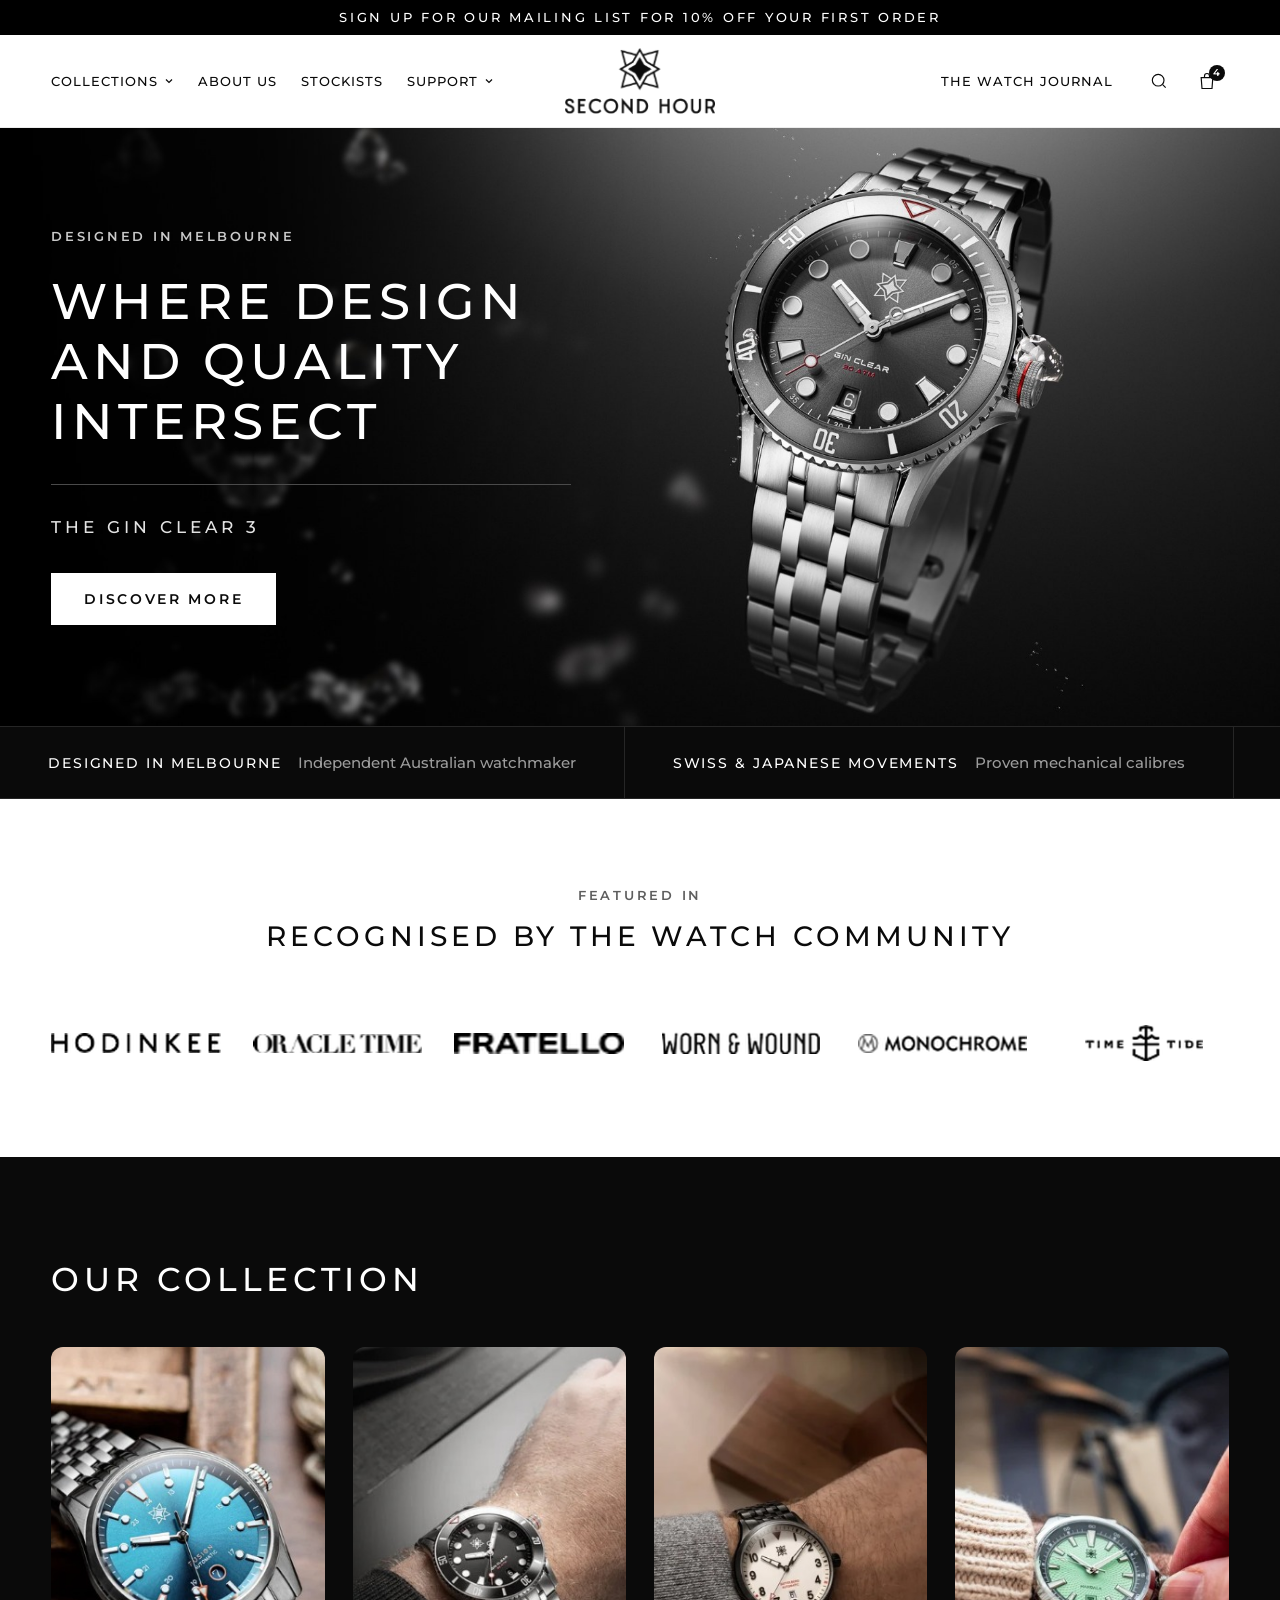
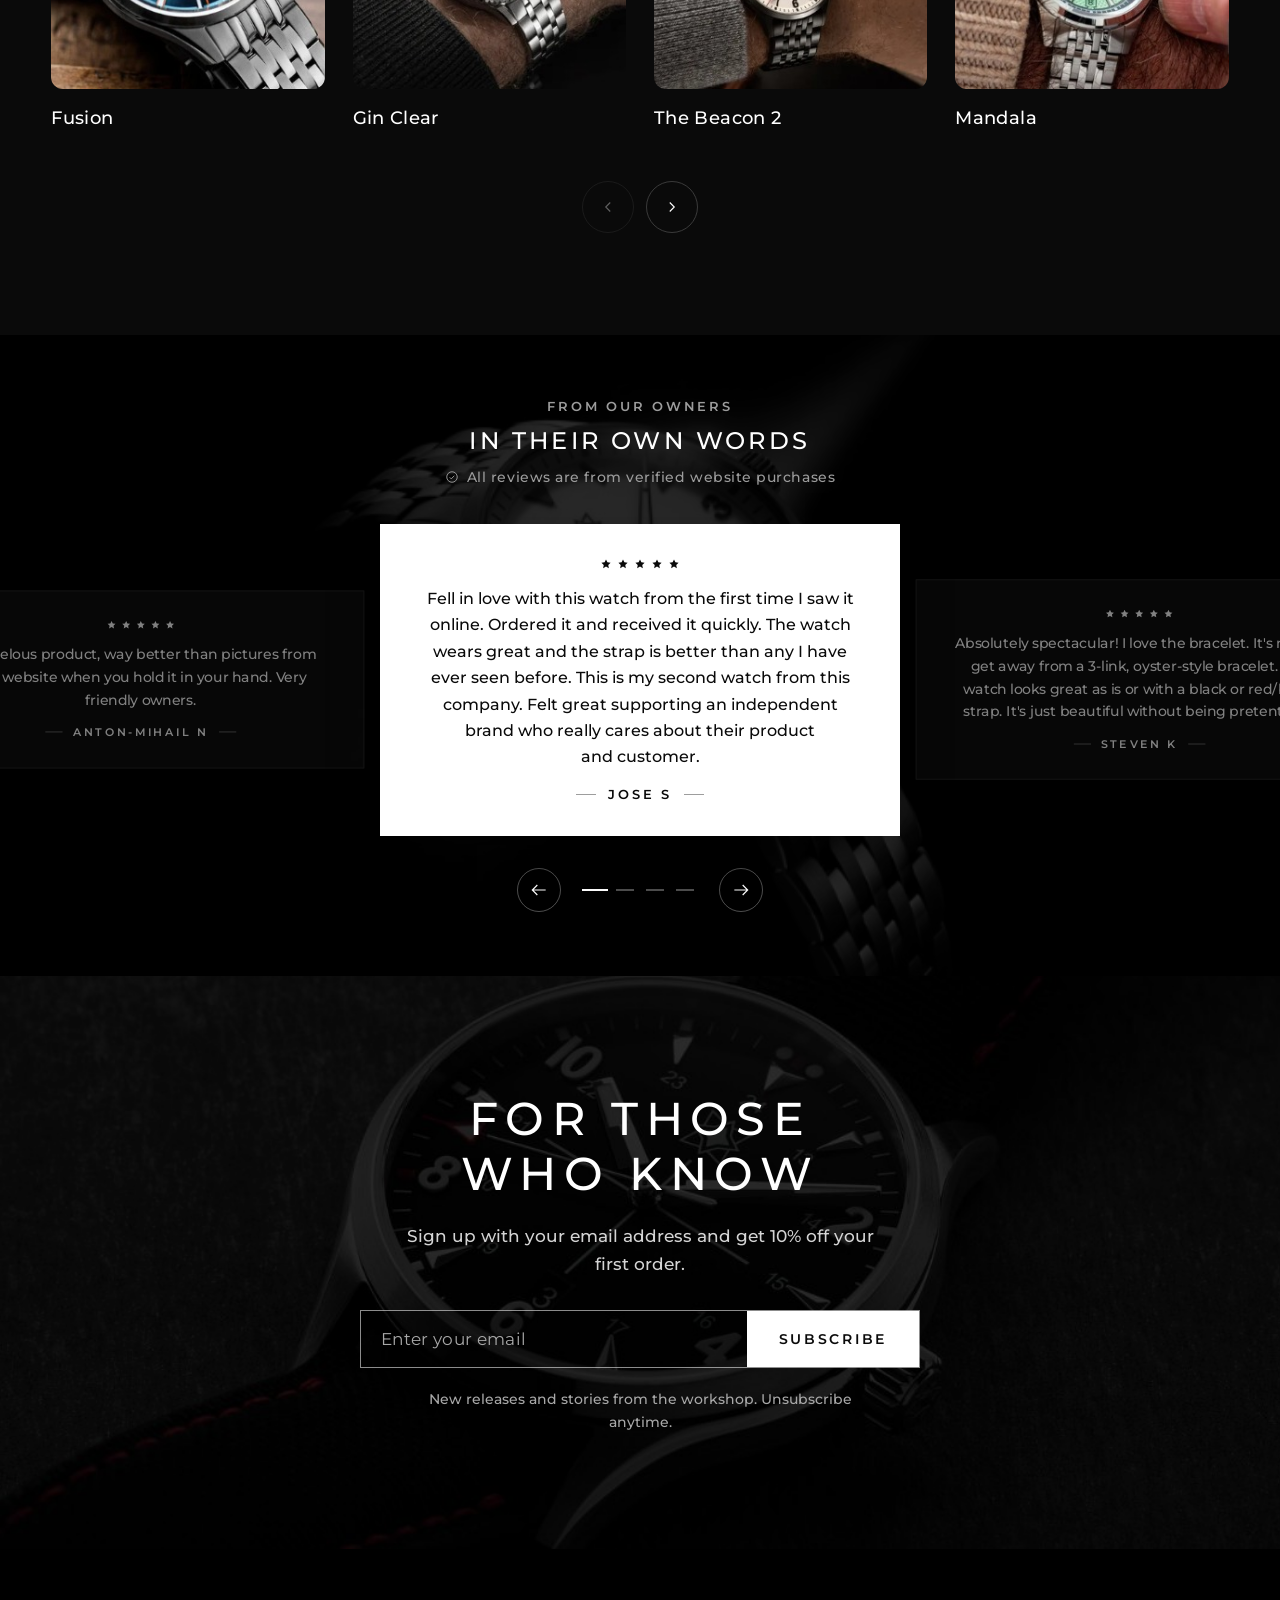
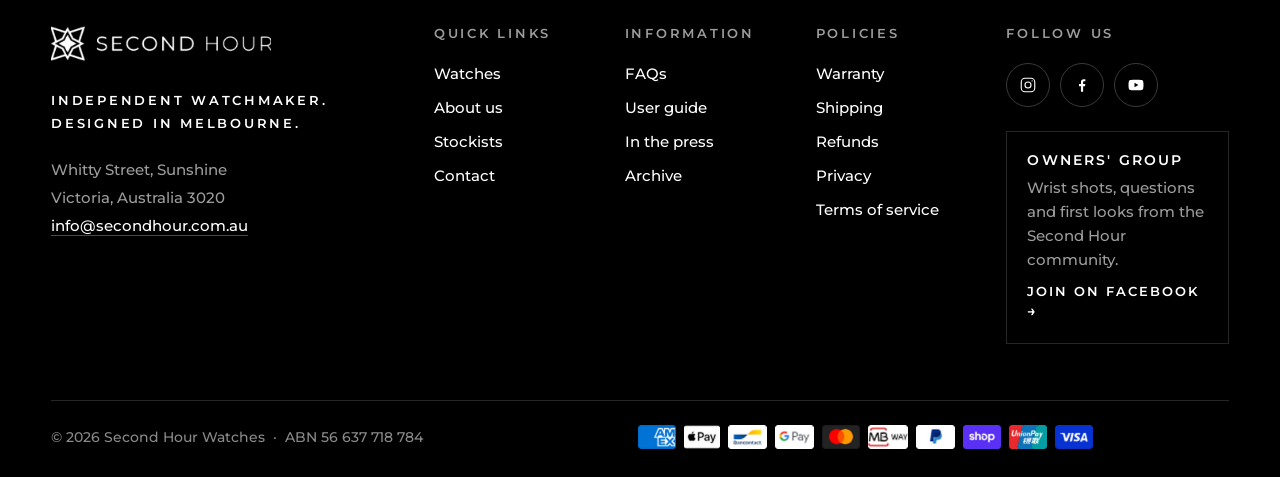
==== index.html @ d43d387d "Add files via upload Add Second Hour site" ====
<!doctype html>
<html lang="en">
<head>
<meta charset="utf-8">
<meta name="viewport" content="width=device-width, initial-scale=1, viewport-fit=cover">
<title>Second Hour Storefront</title>
<meta name="description" content="Homepage redesign concept for Second Hour, the independent Melbourne watchmaker.">
<meta name="robots" content="noindex">
<link rel="preconnect" href="https://fonts.googleapis.com">
<link rel="preconnect" href="https://fonts.gstatic.com" crossorigin>
<link rel="stylesheet" href="https://fonts.googleapis.com/css2?family=Montserrat:wght@400;500;600;700&display=swap">
<link rel="stylesheet" href="assets/styles.css">
</head>
<body>


<div id="top"></div>

<div class="announce" role="region" aria-label="Announcement">
  <p>Sign up for our mailing list for 10% off your first order</p>
</div>

<header class="header">
  <div class="header__inner">
    <div class="header__left">
      <button class="icon-btn burger" type="button" aria-label="Open menu" aria-controls="drawer" aria-expanded="false" id="drawer-open">
        <svg width="22" height="22" viewBox="0 0 24 24" fill="none" stroke="currentColor" stroke-width="1.4" aria-hidden="true"><path d="M3 7h18M3 12h18M3 17h18"/></svg>
      </button>
      <nav class="nav" aria-label="Main">
        <ul class="nav__list">
          <li class="nav__item nav__item--mega">
            <a href="#collection" class="nav__link" aria-haspopup="true">Collections
              <svg class="caret" width="10" height="10" viewBox="0 0 10 10" aria-hidden="true"><path d="M2 3.5 5 6.5 8 3.5" fill="none" stroke="currentColor" stroke-width="1.2"/></svg>
            </a>
            <div class="mega">
              <div class="mega__inner">
                <div>
                  <p class="label mega__label">The collection</p>
                  <ul class="mega__list">
                    <li><a href="#collection"><span class="mega__name">Gin Clear</span><span class="mega__desc">The flagship dive watch</span></a></li>
                    <li><a href="#collection"><span class="mega__name">Mandala</span><span class="mega__desc">A sports watch with a dial obsession</span></a></li>
                    <li><a href="#collection"><span class="mega__name">The Beacon 2</span><span class="mega__desc">Maximum visibility after dark</span></a></li>
                  </ul>
                </div>
                <div>
                  <p class="label mega__label" aria-hidden="true">&nbsp;</p>
                  <ul class="mega__list">
                    <li><a href="#collection"><span class="mega__name">Fusion</span><span class="mega__desc">Form and function, toughened to 1200 HV</span></a></li>
                    <li><a href="#collection"><span class="mega__name">Memoir</span><span class="mega__desc">Art Deco, refined for the wrist</span></a></li>
                    <li><a href="#collection" class="mega__all">View all watches <span aria-hidden="true">→</span></a></li>
                  </ul>
                </div>
                <a href="#collection" class="mega__feature">
                  <span class="mega__img"><img src="assets/ginclear.jpg" alt="Gin Clear dive watch with green dial resting on a green book"></span>
                  <span class="mega__copy">
                    <span class="label" style="color: var(--grey-on-light)">New</span>
                    <span class="mega__name">The Gin Clear 3</span>
                    <span class="mega__cta">Discover <span aria-hidden="true">→</span></span>
                  </span>
                </a>
              </div>
            </div>
          </li>
          <li class="nav__item"><a href="about.html" class="nav__link">About us</a></li>
          <li class="nav__item"><a href="stockists.html" class="nav__link">Stockists</a></li>
          <li class="nav__item nav__item--drop">
            <a href="#footer" class="nav__link" aria-haspopup="true">Support
              <svg class="caret" width="10" height="10" viewBox="0 0 10 10" aria-hidden="true"><path d="M2 3.5 5 6.5 8 3.5" fill="none" stroke="currentColor" stroke-width="1.2"/></svg>
            </a>
            <ul class="drop">
              <li><a href="#footer">FAQs</a></li>
              <li><a href="#footer">User guide</a></li>
              <li><a href="#footer">Warranty</a></li>
              <li><a href="#footer">Shipping</a></li>
              <li><a href="contact.html">Contact</a></li>
            </ul>
          </li>
        </ul>
      </nav>
    </div>

    <a href="index.html" class="logo" aria-label="Second Hour home">
      <img src="assets/logo-dark.png" alt="Second Hour" width="159" height="70">
    </a>

    <div class="header__right">
      <a href="#footer" class="nav__link journal">The Watch Journal</a>
      <button class="icon-btn" type="button" aria-label="Search">
        <svg width="20" height="20" viewBox="0 0 24 24" fill="none" stroke="currentColor" stroke-width="1.4" aria-hidden="true"><circle cx="11" cy="11" r="7"/><path d="m20 20-3.6-3.6"/></svg>
      </button>
      <a href="#collection" class="icon-btn" aria-label="Bag, 4 items">
        <svg width="20" height="20" viewBox="0 0 24 24" fill="none" stroke="currentColor" stroke-width="1.4" aria-hidden="true"><path d="M5 8h14l-1 13H6L5 8Z"/><path d="M9 8V6a3 3 0 0 1 6 0v2"/></svg>
        <span class="bag__count" aria-hidden="true">4</span>
      </a>
    </div>
  </div>
</header>

<div class="drawer" id="drawer" aria-hidden="true">
  <div class="drawer__scrim" data-close></div>
  <div class="drawer__panel" role="dialog" aria-label="Menu">
    <div class="drawer__top">
      <span class="label">Menu</span>
      <button class="icon-btn" type="button" aria-label="Close menu" data-close>
        <svg width="20" height="20" viewBox="0 0 24 24" fill="none" stroke="currentColor" stroke-width="1.4" aria-hidden="true"><path d="M6 6l12 12M18 6 6 18"/></svg>
      </button>
    </div>
    <nav aria-label="Mobile">
      <details class="acc">
        <summary>Collections</summary>
        <ul>
          <li><a href="#collection" data-close>Gin Clear</a></li>
          <li><a href="#collection" data-close>Mandala</a></li>
          <li><a href="#collection" data-close>The Beacon 2</a></li>
          <li><a href="#collection" data-close>Fusion</a></li>
          <li><a href="#collection" data-close>Memoir</a></li>
          <li><a href="#collection" data-close>View all watches →</a></li>
        </ul>
      </details>
      <a class="drawer__link" href="about.html">About us</a>
      <a class="drawer__link" href="stockists.html">Stockists</a>
      <details class="acc">
        <summary>Support</summary>
        <ul>
          <li><a href="#footer" data-close>FAQs</a></li>
          <li><a href="#footer" data-close>User guide</a></li>
          <li><a href="#footer" data-close>Warranty</a></li>
          <li><a href="#footer" data-close>Shipping</a></li>
          <li><a href="contact.html">Contact</a></li>
        </ul>
      </details>
      <a class="drawer__link" href="#footer" data-close>The Watch Journal</a>
      <a class="drawer__link" href="contact.html">Contact</a>
    </nav>
  </div>
</div>

<main>
  <section class="hero" aria-label="The Gin Clear 3">
    <figure class="hero__media">
      <img src="assets/hero-gc3.jpg" alt="Gin Clear 3 dive watch with grey dial and steel bracelet, splashed with water among air bubbles">
    </figure>
    <div class="hero__copy">
      <span class="label hero__eyebrow">Designed in Melbourne</span>
      <h1>Where design<br>and quality<br>intersect</h1>
      <hr class="hero__rule">
      <p class="hero__product">The Gin Clear 3</p>
      <div class="hero__ctas">
        <a href="#collection" class="btn btn--light">Discover more</a>
      </div>
    </div>
  </section>

  <section class="marquee" aria-label="Why Second Hour">
    <div class="marquee__track">
      <div class="marquee__item"><b>Designed in Melbourne</b><span>Independent Australian watchmaker</span></div>
      <div class="marquee__item"><b>Swiss &amp; Japanese movements</b><span>Proven mechanical calibres</span></div>
      <div class="marquee__item"><b>Regulated in house</b><span>Every watch checked before dispatch</span></div>
      <div class="marquee__item"><b>24-month international warranty</b><span>Covered wherever you are</span></div>
      <div class="marquee__item" aria-hidden="true"><b>Designed in Melbourne</b><span>Independent Australian watchmaker</span></div>
      <div class="marquee__item" aria-hidden="true"><b>Swiss &amp; Japanese movements</b><span>Proven mechanical calibres</span></div>
      <div class="marquee__item" aria-hidden="true"><b>Regulated in house</b><span>Every watch checked before dispatch</span></div>
      <div class="marquee__item" aria-hidden="true"><b>24-month international warranty</b><span>Covered wherever you are</span></div>
    </div>
  </section>

  <section class="press" aria-labelledby="press-title">
    <div class="wrap">
      <div class="press__head">
        <span class="label">Featured in</span>
        <h2 id="press-title">Recognised by the watch community</h2>
      </div>
      <div class="press__grid">
        <a href="#press-title" class="press__item"><img src="assets/press-hodinkee.png" alt="Hodinkee" loading="lazy"></a>
        <a href="#press-title" class="press__item"><img src="assets/press-oracletime.png" alt="Oracle Time" loading="lazy"></a>
        <a href="#press-title" class="press__item"><img src="assets/press-fratello.png" alt="Fratello" loading="lazy"></a>
        <a href="#press-title" class="press__item"><img src="assets/press-wornwound.png" alt="Worn &amp; Wound" loading="lazy"></a>
        <a href="#press-title" class="press__item"><img src="assets/press-monochrome.png" alt="Monochrome" loading="lazy"></a>
        <a href="#press-title" class="press__item"><img class="tall" src="assets/press-timetide.png" alt="Time+Tide" loading="lazy"></a>
      </div>
    </div>
  </section>

  <section class="collection" id="collection" aria-labelledby="col-title">
    <div class="wrap">
      <h2 class="collection__title" id="col-title">Our collection</h2>
      <div class="col-track" id="col-track" tabindex="0" aria-label="Collections, scroll sideways">
        <a href="#collection" class="col-card"><div class="col-card__img"><img src="assets/c-fusion.jpg" alt="Fusion with turquoise dial" loading="lazy"></div><span class="col-card__name">Fusion <span aria-hidden="true">→</span></span></a>
        <a href="#collection" class="col-card"><div class="col-card__img"><img src="assets/c-gin.jpg" alt="Gin Clear dive watch on the wrist" loading="lazy"></div><span class="col-card__name">Gin Clear <span aria-hidden="true">→</span></span></a>
        <a href="#collection" class="col-card"><div class="col-card__img"><img src="assets/c-beacon.jpg" alt="Beacon 2 field watch on the wrist" loading="lazy"></div><span class="col-card__name">The Beacon 2 <span aria-hidden="true">→</span></span></a>
        <a href="#collection" class="col-card"><div class="col-card__img"><img src="assets/c-mandala.jpg" alt="Mandala with green guilloché dial on the wrist" loading="lazy"></div><span class="col-card__name">Mandala <span aria-hidden="true">→</span></span></a>
        <a href="#collection" class="col-card"><div class="col-card__img"><img src="assets/memoir.jpg" alt="Memoir rectangular watch on a grey leather strap" loading="lazy"></div><span class="col-card__name">Memoir <span aria-hidden="true">→</span></span></a>
      </div>
      <div class="col-nav">
        <button type="button" id="col-prev" aria-label="Previous collections">
          <svg width="18" height="18" viewBox="0 0 24 24" fill="none" stroke="currentColor" stroke-width="1.5" aria-hidden="true"><path d="m15 6-6 6 6 6"/></svg>
        </button>
        <button type="button" id="col-next" aria-label="More collections">
          <svg width="18" height="18" viewBox="0 0 24 24" fill="none" stroke="currentColor" stroke-width="1.5" aria-hidden="true"><path d="m9 6 6 6-6 6"/></svg>
        </button>
      </div>
    </div>
  </section>

  <section class="reviews" aria-labelledby="rv-title">
    <figure class="reviews__media" aria-hidden="true">
      <!-- Swap for the 10-second clip: <video src="assets/reviews-bg.mp4" autoplay muted loop playsinline poster="assets/reviews-bg.jpg"></video> -->
      <img src="assets/reviews-bg.jpg" alt="">
    </figure>
    <div class="wrap">
      <div class="reviews__head">
        <span class="label">From our owners</span>
        <h2 id="rv-title">In their own words</h2>
        <p class="reviews__verified"><svg width="14" height="14" viewBox="0 0 24 24" fill="none" stroke="currentColor" stroke-width="1.6" aria-hidden="true"><circle cx="12" cy="12" r="9"/><path d="m8 12.5 2.7 2.7L16 9.8"/></svg>All reviews are from verified website purchases</p>
      </div>
      <div class="rv-stage" id="rv-stage" aria-roledescription="carousel" aria-label="Customer reviews">
        <figure class="rv-card" aria-roledescription="slide" aria-label="Review 1 of 4">
          <span class="rv-stars" role="img" aria-label="Rated 5 out of 5"><svg viewBox="0 0 24 24" fill="currentColor" aria-hidden="true"><path d="M12 2.8l2.8 5.9 6.4.8-4.7 4.4 1.2 6.4L12 17.2l-5.7 3.1 1.2-6.4L2.8 9.5l6.4-.8z"/></svg><svg viewBox="0 0 24 24" fill="currentColor" aria-hidden="true"><path d="M12 2.8l2.8 5.9 6.4.8-4.7 4.4 1.2 6.4L12 17.2l-5.7 3.1 1.2-6.4L2.8 9.5l6.4-.8z"/></svg><svg viewBox="0 0 24 24" fill="currentColor" aria-hidden="true"><path d="M12 2.8l2.8 5.9 6.4.8-4.7 4.4 1.2 6.4L12 17.2l-5.7 3.1 1.2-6.4L2.8 9.5l6.4-.8z"/></svg><svg viewBox="0 0 24 24" fill="currentColor" aria-hidden="true"><path d="M12 2.8l2.8 5.9 6.4.8-4.7 4.4 1.2 6.4L12 17.2l-5.7 3.1 1.2-6.4L2.8 9.5l6.4-.8z"/></svg><svg viewBox="0 0 24 24" fill="currentColor" aria-hidden="true"><path d="M12 2.8l2.8 5.9 6.4.8-4.7 4.4 1.2 6.4L12 17.2l-5.7 3.1 1.2-6.4L2.8 9.5l6.4-.8z"/></svg></span>
          <blockquote>Fell in love with this watch from the first time I saw it online. Ordered it and received it quickly. The watch wears great and the strap is better than any I have ever seen before. This is my second watch from this company. Felt great supporting an independent brand who really cares about their product and customer.</blockquote>
          <figcaption>Jose S</figcaption>
        </figure>
        <figure class="rv-card" aria-roledescription="slide" aria-label="Review 2 of 4">
          <span class="rv-stars" role="img" aria-label="Rated 5 out of 5"><svg viewBox="0 0 24 24" fill="currentColor" aria-hidden="true"><path d="M12 2.8l2.8 5.9 6.4.8-4.7 4.4 1.2 6.4L12 17.2l-5.7 3.1 1.2-6.4L2.8 9.5l6.4-.8z"/></svg><svg viewBox="0 0 24 24" fill="currentColor" aria-hidden="true"><path d="M12 2.8l2.8 5.9 6.4.8-4.7 4.4 1.2 6.4L12 17.2l-5.7 3.1 1.2-6.4L2.8 9.5l6.4-.8z"/></svg><svg viewBox="0 0 24 24" fill="currentColor" aria-hidden="true"><path d="M12 2.8l2.8 5.9 6.4.8-4.7 4.4 1.2 6.4L12 17.2l-5.7 3.1 1.2-6.4L2.8 9.5l6.4-.8z"/></svg><svg viewBox="0 0 24 24" fill="currentColor" aria-hidden="true"><path d="M12 2.8l2.8 5.9 6.4.8-4.7 4.4 1.2 6.4L12 17.2l-5.7 3.1 1.2-6.4L2.8 9.5l6.4-.8z"/></svg><svg viewBox="0 0 24 24" fill="currentColor" aria-hidden="true"><path d="M12 2.8l2.8 5.9 6.4.8-4.7 4.4 1.2 6.4L12 17.2l-5.7 3.1 1.2-6.4L2.8 9.5l6.4-.8z"/></svg></span>
          <blockquote>Absolutely spectacular! I love the bracelet. It's nice to get away from a 3-link, oyster-style bracelet. The watch looks great as is or with a black or red/black strap. It's just beautiful without being pretentious.</blockquote>
          <figcaption>Steven K</figcaption>
        </figure>
        <figure class="rv-card" aria-roledescription="slide" aria-label="Review 3 of 4">
          <span class="rv-stars" role="img" aria-label="Rated 5 out of 5"><svg viewBox="0 0 24 24" fill="currentColor" aria-hidden="true"><path d="M12 2.8l2.8 5.9 6.4.8-4.7 4.4 1.2 6.4L12 17.2l-5.7 3.1 1.2-6.4L2.8 9.5l6.4-.8z"/></svg><svg viewBox="0 0 24 24" fill="currentColor" aria-hidden="true"><path d="M12 2.8l2.8 5.9 6.4.8-4.7 4.4 1.2 6.4L12 17.2l-5.7 3.1 1.2-6.4L2.8 9.5l6.4-.8z"/></svg><svg viewBox="0 0 24 24" fill="currentColor" aria-hidden="true"><path d="M12 2.8l2.8 5.9 6.4.8-4.7 4.4 1.2 6.4L12 17.2l-5.7 3.1 1.2-6.4L2.8 9.5l6.4-.8z"/></svg><svg viewBox="0 0 24 24" fill="currentColor" aria-hidden="true"><path d="M12 2.8l2.8 5.9 6.4.8-4.7 4.4 1.2 6.4L12 17.2l-5.7 3.1 1.2-6.4L2.8 9.5l6.4-.8z"/></svg><svg viewBox="0 0 24 24" fill="currentColor" aria-hidden="true"><path d="M12 2.8l2.8 5.9 6.4.8-4.7 4.4 1.2 6.4L12 17.2l-5.7 3.1 1.2-6.4L2.8 9.5l6.4-.8z"/></svg></span>
          <blockquote>Thorough &amp; transparent process. The Gin Clear is immaculate, integral and precise. As the ETA was ticking out of the box, I have not wound it; my only amendment was a leather strap. Thank you.</blockquote>
          <figcaption>James O</figcaption>
        </figure>
        <figure class="rv-card" aria-roledescription="slide" aria-label="Review 4 of 4">
          <span class="rv-stars" role="img" aria-label="Rated 5 out of 5"><svg viewBox="0 0 24 24" fill="currentColor" aria-hidden="true"><path d="M12 2.8l2.8 5.9 6.4.8-4.7 4.4 1.2 6.4L12 17.2l-5.7 3.1 1.2-6.4L2.8 9.5l6.4-.8z"/></svg><svg viewBox="0 0 24 24" fill="currentColor" aria-hidden="true"><path d="M12 2.8l2.8 5.9 6.4.8-4.7 4.4 1.2 6.4L12 17.2l-5.7 3.1 1.2-6.4L2.8 9.5l6.4-.8z"/></svg><svg viewBox="0 0 24 24" fill="currentColor" aria-hidden="true"><path d="M12 2.8l2.8 5.9 6.4.8-4.7 4.4 1.2 6.4L12 17.2l-5.7 3.1 1.2-6.4L2.8 9.5l6.4-.8z"/></svg><svg viewBox="0 0 24 24" fill="currentColor" aria-hidden="true"><path d="M12 2.8l2.8 5.9 6.4.8-4.7 4.4 1.2 6.4L12 17.2l-5.7 3.1 1.2-6.4L2.8 9.5l6.4-.8z"/></svg><svg viewBox="0 0 24 24" fill="currentColor" aria-hidden="true"><path d="M12 2.8l2.8 5.9 6.4.8-4.7 4.4 1.2 6.4L12 17.2l-5.7 3.1 1.2-6.4L2.8 9.5l6.4-.8z"/></svg></span>
          <blockquote>Marvelous product, way better than pictures from the website when you hold it in your hand. Very friendly owners.</blockquote>
          <figcaption>Anton-Mihail N</figcaption>
        </figure>
      </div>
      <div class="rv-controls">
        <button class="rv-arrow" type="button" id="rv-prev" aria-label="Previous review">
          <svg width="20" height="20" viewBox="0 0 24 24" fill="none" stroke="currentColor" stroke-width="1.4" aria-hidden="true"><path d="M20 12H4M10 6l-6 6 6 6"/></svg>
        </button>
        <div class="rv-dots" id="rv-dots"></div>
        <button class="rv-arrow" type="button" id="rv-next" aria-label="Next review">
          <svg width="20" height="20" viewBox="0 0 24 24" fill="none" stroke="currentColor" stroke-width="1.4" aria-hidden="true"><path d="M4 12h16M14 6l6 6-6 6"/></svg>
        </button>
      </div>
    </div>
  </section>

  <section class="newsletter" aria-labelledby="nl-title">
    <div class="newsletter__inner">
      <h2 id="nl-title">For those who know</h2>
      <p>Sign up with your email address and get 10% off your first order.</p>
      <form class="nl-form" id="nl-form" novalidate>
        <label for="nl-email" class="vh">Email address</label>
        <input id="nl-email" name="email" type="email" placeholder="Enter your email" autocomplete="email" required>
        <button type="submit" class="btn btn--light">Subscribe</button>
      </form>
      <p class="nl-note" id="nl-note">New releases and stories from the workshop. Unsubscribe anytime.</p>
    </div>
  </section>
</main>

<footer class="footer" id="footer">
  <div class="footer__inner">
    <div class="footer__top">
      <div class="footer__brand">
        <img src="assets/logo-white.png" alt="Second Hour" width="277" height="44">
        <p class="label footer__tagline">Independent watchmaker.<br>Designed in Melbourne.</p>
        <address class="footer__contact">
          Whitty Street, Sunshine<br>
          Victoria, Australia 3020<br>
          <span>info@secondhour.com.au</span>
        </address>
      </div>

      <div class="footer__menus">
        <div>
          <h2 class="label footer__heading">Quick links</h2>
          <ul class="footer__links">
            <li><a href="#collection">Watches</a></li>
            <li><a href="about.html">About us</a></li>
            <li><a href="stockists.html">Stockists</a></li>
            <li><a href="contact.html">Contact</a></li>
          </ul>
        </div>
        <div>
          <h2 class="label footer__heading">Information</h2>
          <ul class="footer__links">
            <li><a href="#top">FAQs</a></li>
            <li><a href="#top">User guide</a></li>
            <li><a href="#top">In the press</a></li>
            <li><a href="#top">Archive</a></li>
          </ul>
        </div>
        <div>
          <h2 class="label footer__heading">Policies</h2>
          <ul class="footer__links">
            <li><a href="#top">Warranty</a></li>
            <li><a href="#top">Shipping</a></li>
            <li><a href="#top">Refunds</a></li>
            <li><a href="#top">Privacy</a></li>
            <li><a href="#top">Terms of service</a></li>
          </ul>
        </div>
        <div>
          <h2 class="label footer__heading">Follow us</h2>
          <ul class="social">
            <li><a href="https://www.instagram.com/secondhourwatches/" aria-label="Instagram">
              <svg width="18" height="18" viewBox="0 0 24 24" fill="none" stroke="currentColor" stroke-width="1.5" aria-hidden="true"><rect x="3" y="3" width="18" height="18" rx="5"/><circle cx="12" cy="12" r="4"/><circle cx="17.5" cy="6.5" r="0.8" fill="currentColor" stroke="none"/></svg>
            </a></li>
            <li><a href="https://www.facebook.com/SecondHourWatch" aria-label="Facebook">
              <svg width="18" height="18" viewBox="0 0 24 24" fill="currentColor" aria-hidden="true"><path d="M13.5 21v-7.5h2.5l.4-3h-2.9V8.6c0-.9.3-1.5 1.5-1.5h1.5V4.4c-.3 0-1.2-.1-2.2-.1-2.2 0-3.7 1.3-3.7 3.8v2.4H8v3h2.6V21h2.9Z"/></svg>
            </a></li>
            <li><a href="https://www.youtube.com/@SecondHourWatches" aria-label="YouTube">
              <svg width="18" height="18" viewBox="0 0 24 24" fill="currentColor" aria-hidden="true"><path d="M21.6 7.2a2.5 2.5 0 0 0-1.8-1.8C18.2 5 12 5 12 5s-6.2 0-7.8.4A2.5 2.5 0 0 0 2.4 7.2 26 26 0 0 0 2 12a26 26 0 0 0 .4 4.8 2.5 2.5 0 0 0 1.8 1.8C5.8 19 12 19 12 19s6.2 0 7.8-.4a2.5 2.5 0 0 0 1.8-1.8A26 26 0 0 0 22 12a26 26 0 0 0-.4-4.8ZM10 15V9l5.2 3L10 15Z"/></svg>
            </a></li>
          </ul>
          <a class="group" href="https://www.facebook.com/groups/901599277070121">
            <b>Owners' group</b>
            <span>Wrist shots, questions and first looks from the Second Hour community.</span>
            <em>Join on Facebook <span aria-hidden="true" style="color: inherit">→</span></em>
          </a>
        </div>
      </div>
    </div>

    <div class="footer__bottom">
      <div class="footer__legal">
        <span>© 2026 Second Hour Watches</span>
        <span aria-hidden="true">·</span>
        <span>ABN 56 637 718 784</span>
      </div>
      <ul class="pay" aria-label="Accepted payment methods">
        <li><img src="assets/pay-amex.png" alt="American Express" width="38" height="24"></li>
        <li><img src="assets/pay-applepay.png" alt="Apple Pay" width="36" height="24"></li>
        <li><img src="assets/pay-bancontact.png" alt="Bancontact" width="36" height="22"></li>
        <li><img src="assets/pay-googlepay.png" alt="Google Pay" width="36" height="22"></li>
        <li><img src="assets/pay-mastercard.png" alt="Mastercard" width="38" height="24"></li>
        <li><img src="assets/pay-mbway.png" alt="MB WAY" width="36" height="22"></li>
        <li><img src="assets/pay-paypal.png" alt="PayPal" width="36" height="22"></li>
        <li><img src="assets/pay-shoppay.png" alt="Shop Pay" width="38" height="24"></li>
        <li><img src="assets/pay-unionpay.png" alt="UnionPay" width="38" height="24"></li>
        <li><img src="assets/pay-visa.png" alt="Visa" width="38" height="24"></li>
      </ul>
    </div>
  </div>
</footer>

<!-- Floating dock: hidden at the top of the page, fades in after scrolling -->
<div class="dock" id="dock" aria-hidden="true">
  <button class="totop" type="button" id="totop" aria-label="Back to top" tabindex="-1">
    <svg width="18" height="18" viewBox="0 0 24 24" fill="none" stroke="currentColor" stroke-width="1.5" aria-hidden="true"><path d="M12 19V5M6 11l6-6 6 6"/></svg>
  </button>
  <div class="currency">
    <div class="currency__menu" id="currency-menu" role="menu" aria-label="Currency" hidden>
      <button type="button" role="menuitemradio" aria-checked="false" data-code="USD" data-flag="assets/flag-usd.png"><img src="assets/flag-usd.png" alt="">US Dollar (USD)</button>
      <button type="button" role="menuitemradio" aria-checked="false" data-code="GBP" data-flag="assets/flag-gbp.png"><img src="assets/flag-gbp.png" alt="">British Pound (GBP)</button>
      <button type="button" role="menuitemradio" aria-checked="false" data-code="EUR" data-flag="assets/flag-eur.png"><img src="assets/flag-eur.png" alt="">Euro (EUR)</button>
      <button type="button" role="menuitemradio" aria-checked="false" data-code="CAD" data-flag="assets/flag-cad.png"><img src="assets/flag-cad.png" alt="">Canadian Dollar (CAD)</button>
      <button type="button" role="menuitemradio" aria-checked="true" data-code="AUD" data-flag="assets/flag-aud.png"><img src="assets/flag-aud.png" alt="">Australian Dollar (AUD)</button>
    </div>
    <button class="currency__btn" type="button" id="currency-btn" aria-haspopup="menu" aria-expanded="false" aria-controls="currency-menu" tabindex="-1">
      <img id="currency-flag" src="assets/flag-aud.png" alt="">
      <span id="currency-code">AUD</span>
      <svg width="10" height="10" viewBox="0 0 10 10" aria-hidden="true"><path d="M2 6.5 5 3.5 8 6.5" fill="none" stroke="currentColor" stroke-width="1.3"/></svg>
      <span class="vh">Change currency</span>
    </button>
  </div>
</div>

<script src="assets/site.js"></script>
</body>
</html>
---- assets/styles.css ----
/* Layout: white sticky header → black split hero → black proof marquee → warm-grey collection → image-backed newsletter → black footer.
   Single committed brand look (Second Hour is black / white / neutral in every context), so no dark-mode remap. */
:root {
  color-scheme: light;
  --black: #000000;
  --ink: #0A0A0A;
  --charcoal: #141414;
  --white: #FFFFFF;
  --stone: #F4F4F2;
  --line-light: #ECECEC;
  --line-dark: #262626;
  --grey-on-light: #5E5E5E;
  --grey-on-dark: #9C9C9C;
  --font: 'Montserrat', system-ui, -apple-system, 'Segoe UI', Arial, sans-serif;
  --track-label: 0.22em;
  --track-nav: 0.08em;
  --gutter: clamp(16px, 4vw, 64px);
  --max: 1440px;
  --ease: cubic-bezier(.2, .7, .2, 1);
}

*, *::before, *::after { box-sizing: border-box; }
html { scroll-behavior: smooth; }
@media (prefers-reduced-motion: reduce) { html { scroll-behavior: auto; } }
body { margin: 0; font-family: var(--font); font-size: 16.5px; font-weight: 500; color: var(--ink); background: var(--white); -webkit-font-smoothing: antialiased; }
img { display: block; max-width: 100%; height: auto; }
ul { list-style: none; margin: 0; padding: 0; }
a { color: inherit; }
button { font-family: inherit; }
:focus-visible { outline: 1px solid currentColor; outline-offset: 4px; }
.vh { position: absolute; width: 1px; height: 1px; overflow: hidden; clip: rect(0 0 0 0); white-space: nowrap; }
.wrap { max-width: var(--max); margin: 0 auto; padding-inline: var(--gutter); }
.label { font-size: 12.5px; font-weight: 600; letter-spacing: var(--track-label); text-transform: uppercase; }

/* ---------- Announcement ---------- */
.announce { background: var(--black); color: var(--white); text-align: center; padding: 10px var(--gutter); }
.announce p { margin: 0; font-size: 12.5px; font-weight: 500; letter-spacing: var(--track-label); text-transform: uppercase; }

/* ---------- Header ---------- */
.header { position: sticky; top: env(safe-area-inset-top, 0px); z-index: 50; background: var(--white); border-bottom: 1px solid var(--line-light); }
.header__inner { max-width: var(--max); margin: 0 auto; padding-inline: var(--gutter); height: 92px; display: grid; grid-template-columns: minmax(0, 1fr) auto minmax(0, 1fr); align-items: center; gap: 24px; }
.header__left { display: flex; align-items: center; height: 100%; }
.header__right { display: flex; justify-content: flex-end; align-items: center; gap: 4px; }
.logo img { width: 150px; }

.icon-btn { position: relative; width: 44px; height: 44px; display: inline-flex; align-items: center; justify-content: center; background: none; border: 0; padding: 0; color: var(--ink); cursor: pointer; transition: opacity .2s ease; text-decoration: none; }
.icon-btn:hover { opacity: .6; }
.burger { display: none; }
.bag__count { position: absolute; top: 6px; right: 4px; min-width: 16px; height: 16px; padding: 0 4px; border-radius: 8px; background: var(--ink); color: var(--white); font-size: 10px; font-weight: 600; line-height: 16px; text-align: center; }

.nav, .nav__list { height: 100%; }
.nav__list { display: flex; gap: 24px; }
.nav__item { display: flex; align-items: center; }
.nav__link { position: relative; display: inline-flex; align-items: center; gap: 6px; padding: 12px 0; font-size: 12.5px; font-weight: 500; letter-spacing: var(--track-nav); text-transform: uppercase; text-decoration: none; color: var(--ink); white-space: nowrap; background: none; border: 0; cursor: pointer; }
.nav__link::after { content: ""; position: absolute; left: 0; right: 0; bottom: 6px; height: 1px; background: currentColor; transform: scaleX(0); transform-origin: left; transition: transform .35s var(--ease); }
.nav__item:hover > .nav__link::after, .nav__item:focus-within > .nav__link::after, .journal:hover::after { transform: scaleX(1); }
.caret { transition: transform .25s ease; }
.nav__item:hover .caret, .nav__item:focus-within .caret { transform: rotate(180deg); }
.journal { margin-right: 20px; }

.mega { position: absolute; left: 0; right: 0; top: 100%; background: var(--white); border-top: 1px solid var(--line-light); border-bottom: 1px solid var(--line-light); opacity: 0; visibility: hidden; transform: translateY(-6px); transition: opacity .25s ease, transform .25s ease, visibility 0s linear .25s; }
.nav__item--mega:hover .mega, .nav__item--mega:focus-within .mega { opacity: 1; visibility: visible; transform: none; transition-delay: 0s; }
.mega__inner { max-width: var(--max); margin: 0 auto; padding: 40px var(--gutter) 48px; display: grid; grid-template-columns: repeat(2, minmax(0, 1fr)) minmax(0, 1.1fr); gap: 48px; }
.mega__label { display: block; margin: 0 0 18px; color: var(--grey-on-light); }
.mega__list a { display: flex; flex-direction: column; gap: 4px; padding: 14px 0; border-top: 1px solid var(--line-light); text-decoration: none; transition: padding-left .25s var(--ease); }
.mega__list a:hover { padding-left: 6px; }
.mega__name { font-size: 15px; font-weight: 600; letter-spacing: 0.14em; text-transform: uppercase; }
.mega__desc { font-size: 15px; color: var(--grey-on-light); }
.mega__all { flex-direction: row !important; gap: 8px !important; font-size: 12.5px; font-weight: 600; letter-spacing: 0.16em; text-transform: uppercase; }
.mega__feature { display: grid; grid-template-columns: minmax(0, 1.3fr) minmax(0, 1fr); gap: 24px; align-items: end; text-decoration: none; }
.mega__img { aspect-ratio: 4 / 3; overflow: hidden; background: #EDEDED; max-width: 100%; }
.mega__img img { width: 100%; height: 100%; object-fit: cover; transition: transform .6s var(--ease); }
.mega__feature:hover .mega__img img { transform: scale(1.04); }
.mega__copy { display: flex; flex-direction: column; gap: 10px; }
.mega__cta { align-self: flex-start; padding-bottom: 4px; border-bottom: 1px solid var(--ink); font-size: 12.5px; font-weight: 600; letter-spacing: 0.16em; text-transform: uppercase; }

.nav__item--drop { position: relative; }
.drop { position: absolute; left: -24px; top: 100%; min-width: 220px; padding: 12px 0; background: var(--white); border: 1px solid var(--line-light); opacity: 0; visibility: hidden; transform: translateY(-6px); transition: opacity .2s ease, transform .2s ease, visibility 0s linear .2s; }
.nav__item--drop:hover .drop, .nav__item--drop:focus-within .drop { opacity: 1; visibility: visible; transform: none; transition-delay: 0s; }
.drop a { display: block; padding: 10px 24px; font-size: 15px; text-decoration: none; }
.drop a:hover { background: var(--stone); }

/* Mobile drawer */
.drawer { position: fixed; inset: 0; z-index: 100; visibility: hidden; }
.drawer.is-open { visibility: visible; }
.drawer__scrim { position: absolute; inset: 0; background: rgba(0, 0, 0, .45); opacity: 0; transition: opacity .3s ease; }
.drawer.is-open .drawer__scrim { opacity: 1; }
.drawer__panel { position: absolute; inset: 0 auto 0 0; width: min(380px, 88vw); background: var(--white); padding: calc(16px + env(safe-area-inset-top, 0px)) 24px 40px; overflow-y: auto; transform: translateX(-100%); transition: transform .35s var(--ease); }
.drawer.is-open .drawer__panel { transform: none; }
.drawer__top { display: flex; justify-content: space-between; align-items: center; margin-bottom: 16px; color: var(--grey-on-light); }
.drawer__link, .acc summary { display: flex; justify-content: space-between; align-items: center; min-height: 56px; border-bottom: 1px solid var(--line-light); font-size: 15px; font-weight: 500; letter-spacing: var(--track-nav); text-transform: uppercase; text-decoration: none; cursor: pointer; list-style: none; }
.acc summary::-webkit-details-marker { display: none; }
.acc summary::after { content: "+"; font-weight: 500; font-size: 18px; }
.acc[open] summary::after { content: "–"; }
.acc ul { padding: 8px 0 16px; }
.acc a { display: block; padding: 10px 0; font-size: 15px; text-decoration: none; color: var(--grey-on-light); }

/* ---------- Hero ---------- */
.hero { position: relative; display: flex; align-items: center; min-height: clamp(560px, 46.7vw, 900px); background: var(--black); color: var(--white); overflow: hidden; }
.hero__media { position: absolute; inset: 0; margin: 0; }
.hero__media img { width: 100%; height: 100%; object-fit: cover; object-position: 70% 50%; }
.hero__copy { position: relative; width: 100%; max-width: var(--max); margin: 0 auto; padding: clamp(56px, 7vw, 112px) var(--gutter); display: flex; flex-direction: column; gap: 28px; }
.hero__copy > * { max-width: 560px; }
.hero__eyebrow { color: #C9C9C9; }
.hero h1 { margin: 0; font-weight: 500; font-size: clamp(32px, 3.9vw, 58px); line-height: 1.2; letter-spacing: 0.1em; text-transform: uppercase; text-wrap: balance; }
.hero__rule { width: min(100%, 520px); height: 1px; background: #4A4A4A; border: 0; margin: 4px 0; }
.hero__product { margin: 0; font-weight: 500; font-size: clamp(15px, 1.3vw, 19px); letter-spacing: 0.24em; text-transform: uppercase; color: #E2E2E2; }
.hero__ctas { display: flex; flex-wrap: wrap; align-items: center; gap: 16px 32px; padding-top: 8px; }
.btn { display: inline-flex; align-items: center; justify-content: center; min-height: 52px; padding: 0 32px; font-size: 13.5px; font-weight: 600; letter-spacing: 0.2em; text-transform: uppercase; text-decoration: none; border: 1px solid transparent; cursor: pointer; transition: background-color .2s ease, color .2s ease; }
.btn--light { background: var(--white); color: var(--ink); }
.btn--light:hover { background: transparent; color: var(--white); border-color: var(--white); }
.btn--dark { background: var(--ink); color: var(--white); }
.btn--dark:hover { background: #2A2A2A; }
.textlink { display: inline-flex; align-items: center; gap: 10px; min-height: 44px; padding-bottom: 2px; font-size: 13.5px; font-weight: 600; letter-spacing: 0.18em; text-transform: uppercase; text-decoration: none; border-bottom: 1px solid currentColor; }
.textlink span { transition: transform .2s ease; }
.textlink:hover span { transform: translateX(4px); }
@media (max-width: 900px) {
  .hero { flex-direction: column; align-items: stretch; min-height: 0; }
  .hero__media { position: relative; height: clamp(300px, 70vw, 520px); }
  .hero__media img { object-position: 74% 50%; }
  .hero__copy { padding-block: 40px 56px; }
}

/* ---------- Proof marquee ---------- */
.marquee { overflow: hidden; background: var(--ink); color: var(--white); border-top: 1px solid var(--line-dark); border-bottom: 1px solid var(--line-dark); }
.marquee__track { display: flex; width: max-content; animation: scroll 48s linear infinite; }
.marquee:hover .marquee__track { animation-play-state: paused; }
.marquee__item { display: flex; align-items: baseline; gap: 16px; padding: 26px 48px; border-right: 1px solid var(--line-dark); white-space: nowrap; }
.marquee__item b { font-size: 13.5px; font-weight: 500; letter-spacing: 0.14em; text-transform: uppercase; }
.marquee__item span { font-size: 15px; color: var(--grey-on-dark); }
@keyframes scroll { to { transform: translateX(-50%); } }
@media (prefers-reduced-motion: reduce) { .marquee__track { animation: none; } }

/* ---------- Collection carousel ---------- */
.collection { background: var(--ink); color: var(--white); padding-block: clamp(64px, 8vw, 112px); }
.collection__title { margin: 0 0 clamp(32px, 4vw, 48px); font-weight: 500; font-size: clamp(26px, 2.6vw, 38px); letter-spacing: 0.14em; text-transform: uppercase; }
.col-track { display: grid; grid-auto-flow: column; grid-auto-columns: calc((100% - 3 * 28px) / 4); gap: 28px; overflow-x: auto; scroll-snap-type: x mandatory; scroll-behavior: smooth; scrollbar-width: none; padding-bottom: 4px; }
.col-track::-webkit-scrollbar { display: none; }
.col-card { scroll-snap-align: start; display: flex; flex-direction: column; gap: 18px; text-decoration: none; color: var(--white); min-width: 0; }
.col-card__img { aspect-ratio: 4 / 5; border-radius: 12px; overflow: hidden; background: #1C1C1C; max-width: 100%; }
.col-card__img img { width: 100%; height: 100%; object-fit: cover; transition: transform .7s var(--ease); }
.col-card:hover .col-card__img img { transform: scale(1.05); }
.col-card__name { display: inline-flex; align-items: center; gap: 10px; font-size: 18px; font-weight: 500; letter-spacing: 0.02em; }
.col-card__name span { opacity: 0; transform: translateX(-6px); transition: opacity .3s ease, transform .3s var(--ease); }
.col-card:hover .col-card__name span, .col-card:focus-visible .col-card__name span { opacity: 1; transform: none; }
.col-nav { display: flex; justify-content: center; gap: 12px; margin-top: clamp(32px, 4vw, 48px); }
.col-nav button { width: 52px; height: 52px; display: inline-flex; align-items: center; justify-content: center; border-radius: 50%; border: 1px solid #3A3A3A; background: transparent; color: var(--white); cursor: pointer; transition: background-color .2s ease, color .2s ease, border-color .2s ease, opacity .2s ease; }
.col-nav button:hover:not(:disabled) { background: var(--white); color: var(--ink); border-color: var(--white); }
.col-nav button:disabled { opacity: .35; cursor: default; }
@media (max-width: 1000px) { .col-track { grid-auto-columns: calc((100% - 2 * 20px) / 2.4); gap: 20px; } }
@media (max-width: 560px) { .col-track { grid-auto-columns: 78%; gap: 16px; } }

/* ---------- Featured in (press) ---------- */
.press { background: var(--white); padding-block: clamp(64px, 7vw, 104px); }
.press__head { display: flex; flex-direction: column; align-items: center; gap: 14px; text-align: center; margin-bottom: clamp(40px, 5vw, 64px); }
.press__head .label { color: var(--grey-on-light); }
.press__head h2 { margin: 0; font-weight: 500; font-size: clamp(22px, 2.2vw, 32px); line-height: 1.35; letter-spacing: 0.14em; text-transform: uppercase; text-wrap: balance; }
.press__grid { display: grid; grid-template-columns: repeat(6, minmax(0, 1fr)); align-items: center; gap: 40px 32px; }
.press__item { display: flex; align-items: center; justify-content: center; min-height: 48px; text-decoration: none; }
.press__item img { width: auto; max-width: 100%; height: 22px; object-fit: contain; filter: brightness(0); transition: opacity .3s ease; }
.press__item img.tall { height: 36px; }
.press__item:hover img, .press__item:focus-visible img { opacity: .6; }
@media (max-width: 1000px) { .press__grid { grid-template-columns: repeat(3, minmax(0, 1fr)); } }
@media (max-width: 560px) { .press__grid { grid-template-columns: repeat(2, minmax(0, 1fr)); gap: 32px 24px; } .press__item img { height: 18px; } .press__item img.tall { height: 30px; } }

/* ---------- Reviews (compact, dark media background) ---------- */
.reviews { position: relative; overflow: hidden; background: var(--black); color: var(--white); padding-block: clamp(48px, 5vw, 72px); }
.reviews__media { position: absolute; inset: 0; margin: 0; }
.reviews__media img, .reviews__media video { width: 100%; height: 100%; object-fit: cover; opacity: .32; filter: grayscale(1); }
.reviews__media::after { content: ""; position: absolute; inset: 0; background: rgba(0, 0, 0, .45); }
.reviews .wrap { position: relative; }
.reviews__head { display: flex; flex-direction: column; align-items: center; gap: 10px; text-align: center; margin-bottom: clamp(28px, 3vw, 40px); }
.reviews__head .label { color: var(--grey-on-dark); }
.reviews__head h2 { margin: 0; font-weight: 500; font-size: clamp(20px, 1.9vw, 28px); line-height: 1.35; letter-spacing: 0.14em; text-transform: uppercase; }
.reviews__verified { display: inline-flex; align-items: center; gap: 8px; margin: 2px 0 0; font-size: 13.5px; letter-spacing: 0.04em; color: var(--grey-on-dark); }
.rv-stage { display: grid; justify-items: center; align-items: center; touch-action: pan-y; }
.rv-card {
  grid-area: 1 / 1; width: min(520px, 100%); margin: 0; padding: clamp(24px, 2.6vw, 34px) clamp(24px, 3vw, 40px);
  display: flex; flex-direction: column; align-items: center; gap: 16px; text-align: center;
  background: rgba(255, 255, 255, .06); color: var(--white); border: 1px solid rgba(255, 255, 255, .12);
  transform: translateX(calc(var(--o, 0) * 96%)) scale(.86); opacity: 0; visibility: hidden;
  transition: transform .7s var(--ease), opacity .5s ease, background-color .5s ease, color .5s ease, box-shadow .5s ease, visibility 0s linear .7s;
}
.rv-card.is-near { opacity: .5; visibility: visible; transition-delay: 0s; cursor: pointer; }
.rv-card.is-active { z-index: 2; opacity: 1; visibility: visible; transform: translateX(0) scale(1); background: var(--white); color: var(--ink); border-color: var(--white); box-shadow: 0 24px 50px -20px rgba(0, 0, 0, .6); transition-delay: 0s; }
.rv-stars { display: inline-flex; gap: 5px; color: currentColor; }
.rv-stars svg { width: 12px; height: 12px; }
.rv-card blockquote { margin: 0; font-size: clamp(16px, 1.2vw, 18px); font-weight: 500; line-height: 1.65; text-wrap: pretty; }
.rv-card figcaption { display: flex; align-items: center; gap: 12px; font-size: 12.5px; font-weight: 600; letter-spacing: 0.22em; text-transform: uppercase; }
.rv-card figcaption::before, .rv-card figcaption::after { content: ""; width: 20px; height: 1px; background: currentColor; opacity: .4; }
.rv-controls { display: flex; justify-content: center; align-items: center; gap: 20px; margin-top: clamp(24px, 3vw, 32px); }
.rv-arrow { width: 44px; height: 44px; display: inline-flex; align-items: center; justify-content: center; border-radius: 50%; border: 1px solid rgba(255, 255, 255, .3); background: transparent; color: var(--white); cursor: pointer; transition: background-color .2s ease, color .2s ease, border-color .2s ease; }
.rv-arrow:hover { background: var(--white); color: var(--ink); border-color: var(--white); }
.rv-dots { display: flex; gap: 2px; }
.rv-dots button { width: 28px; height: 44px; padding: 0; border: 0; background: none; cursor: pointer; display: inline-flex; align-items: center; justify-content: center; }
.rv-dots button::before { content: ""; width: 18px; height: 2px; background: rgba(255, 255, 255, .3); transition: background-color .3s ease, width .3s ease; }
.rv-dots button[aria-current="true"]::before { width: 26px; background: var(--white); }
@media (max-width: 760px) {
  .rv-card.is-near { opacity: 0; visibility: hidden; }
  .rv-card { transform: translateX(calc(var(--o, 0) * 100%)) scale(.94); }
}
@media (prefers-reduced-motion: reduce) { .rv-card { transition: opacity .2s ease, visibility 0s; } }

/* ---------- Newsletter ---------- */
.newsletter { position: relative; overflow: hidden; background: var(--black) url("newsletter-bg.jpg") center / cover no-repeat; color: var(--white); }
.newsletter::before { content: ""; position: absolute; inset: 0; background: rgba(0, 0, 0, .05); }
.newsletter__inner { position: relative; max-width: 760px; margin: 0 auto; padding: clamp(72px, 9vw, 128px) var(--gutter); display: flex; flex-direction: column; align-items: center; gap: 20px; text-align: center; }
.newsletter .label { color: #C9C9C9; }
.newsletter h2 { margin: 0; font-weight: 500; font-size: clamp(28px, 3.6vw, 52px); line-height: 1.2; letter-spacing: 0.16em; text-transform: uppercase; text-wrap: balance; }
.newsletter p { margin: 0; max-width: 480px; font-size: 16.5px; line-height: 1.7; color: #D4D4D4; }
.nl-form { width: 100%; max-width: 560px; margin-top: 12px; display: flex; flex-wrap: wrap; border: 1px solid rgba(255, 255, 255, .55); background: rgba(0, 0, 0, .35); }
.nl-form input { flex: 1 1 240px; min-width: 0; min-height: 56px; padding: 0 20px; border: 0; background: transparent; color: var(--white); font-family: inherit; font-size: 16.5px; letter-spacing: 0.02em; }
.nl-form input::placeholder { color: #A8A8A8; }
.nl-form input:focus { outline: none; }
.nl-form:focus-within { border-color: var(--white); }
.nl-form .btn { flex: 0 0 auto; min-height: 56px; border: 0; }
.nl-note { font-size: 13.5px !important; color: #A8A8A8 !important; }
.nl-done { font-size: 15px !important; font-weight: 500; letter-spacing: 0.16em; text-transform: uppercase; color: var(--white) !important; }

/* ---------- Footer ---------- */
.footer { background: var(--black); color: var(--white); }
.footer__inner { max-width: var(--max); margin: 0 auto; padding: clamp(56px, 6vw, 96px) var(--gutter) calc(28px + env(safe-area-inset-bottom, 0px)); }
.footer__top { display: grid; grid-template-columns: minmax(240px, 1fr) minmax(0, 2.6fr); gap: clamp(40px, 6vw, 96px); padding-bottom: 56px; border-bottom: 1px solid var(--line-dark); }
.footer__brand img { width: 220px; }
.footer__tagline { margin: 28px 0 0; line-height: 1.9; }
.footer__contact { margin-top: 20px; font-style: normal; font-size: 15px; line-height: 1.85; color: var(--grey-on-dark); }
.footer__contact span { color: var(--white); border-bottom: 1px solid #4A4A4A; user-select: all; }
.footer__menus { display: grid; grid-template-columns: repeat(3, minmax(0, 1fr)) minmax(0, 1.4fr); gap: 32px; }
.footer__heading { margin: 0 0 22px; font-size: 12.5px; color: var(--grey-on-dark); }
.footer__links { display: flex; flex-direction: column; gap: 14px; }
.footer__links a { align-self: flex-start; padding-bottom: 2px; font-size: 15px; text-decoration: none; background: linear-gradient(currentColor, currentColor) 0 100% / 0 1px no-repeat; transition: background-size .3s var(--ease); }
.footer__links a:hover { background-size: 100% 1px; }
.social { display: flex; gap: 10px; }
.social a { width: 44px; height: 44px; display: inline-flex; align-items: center; justify-content: center; border: 1px solid #3A3A3A; border-radius: 50%; transition: background-color .2s ease, color .2s ease, border-color .2s ease; }
.social a:hover { background: var(--white); color: var(--black); border-color: var(--white); }
.group { margin-top: 24px; display: flex; flex-direction: column; gap: 8px; padding: 20px; border: 1px solid var(--line-dark); text-decoration: none; transition: border-color .2s ease; }
.group:hover { border-color: #5A5A5A; }
.group b { font-size: 13.5px; font-weight: 600; letter-spacing: 0.16em; text-transform: uppercase; }
.group span { font-size: 15px; line-height: 1.6; color: var(--grey-on-dark); }
.group em { margin-top: 4px; font-style: normal; font-size: 12.5px; font-weight: 600; letter-spacing: 0.16em; text-transform: uppercase; }
.footer__bottom { display: flex; flex-wrap: wrap; justify-content: space-between; align-items: center; gap: 20px 32px; padding-top: 24px; padding-right: 136px; }
.footer__legal { display: flex; flex-wrap: wrap; gap: 8px; font-size: 13.5px; color: #8A8A8A; }
.pay { display: flex; flex-wrap: wrap; gap: 8px; }
.pay img { height: 24px; width: auto; border-radius: 3px; }

/* ---------- Floating dock (appears after scrolling) ---------- */
.dock { position: fixed; right: clamp(16px, 2.4vw, 32px); bottom: calc(clamp(16px, 2.4vw, 28px) + env(safe-area-inset-bottom, 0px)); z-index: 60; display: flex; flex-direction: column; align-items: flex-end; gap: 12px; opacity: 0; visibility: hidden; transform: translateY(12px); transition: opacity .3s ease, transform .3s var(--ease), visibility 0s linear .3s; }
.dock.is-visible { opacity: 1; visibility: visible; transform: none; transition-delay: 0s; }
.totop { width: 48px; height: 48px; display: inline-flex; align-items: center; justify-content: center; border-radius: 50%; border: 1px solid rgba(255, 255, 255, .25); background: var(--ink); color: var(--white); cursor: pointer; box-shadow: 0 6px 20px rgba(0, 0, 0, .18); transition: background-color .2s ease, transform .2s ease; }
.totop:hover { background: #2A2A2A; transform: translateY(-2px); }
.currency { position: relative; }
.currency__btn { display: inline-flex; align-items: center; gap: 10px; min-height: 44px; padding: 0 14px; border: 1px solid rgba(255, 255, 255, .2); background: var(--ink); color: var(--white); font-size: 13.5px; font-weight: 600; letter-spacing: 0.12em; cursor: pointer; box-shadow: 0 6px 20px rgba(0, 0, 0, .18); }
.currency__btn img, .currency__menu img { width: 26px; height: 16px; object-fit: cover; border-radius: 2px; }
.currency__btn svg { transition: transform .25s ease; }
.currency__btn[aria-expanded="true"] svg { transform: rotate(180deg); }
.currency__menu { position: absolute; right: 0; bottom: calc(100% + 8px); width: 260px; max-width: calc(100vw - 32px); padding: 6px 0; background: var(--ink); border: 1px solid #2A2A2A; box-shadow: 0 16px 40px rgba(0, 0, 0, .3); }
.currency__menu button { width: 100%; display: flex; align-items: center; gap: 14px; min-height: 48px; padding: 0 18px; border: 0; background: transparent; color: #D8D8D8; font-size: 15px; text-align: left; cursor: pointer; }
.currency__menu button:hover, .currency__menu button:focus-visible { background: #1C1C1C; color: var(--white); outline: none; }
.currency__menu button[aria-checked="true"] { color: var(--white); }
.currency__menu button[aria-checked="true"]::after { content: ""; margin-left: auto; width: 6px; height: 6px; border-radius: 50%; background: var(--white); }

/* ---------- Responsive ---------- */
@media (max-width: 1180px) {
  .nav, .journal { display: none; }
  .burger { display: inline-flex; margin-left: -10px; }
  .footer__top { grid-template-columns: 1fr; }
}
@media (max-width: 900px) {
  .header__inner { height: 72px; }
  .logo img { width: 116px; }
  .hide-sm { display: none; }
  .announce p { font-size: 12px; letter-spacing: 0.12em; }
  .footer__menus { grid-template-columns: repeat(2, minmax(0, 1fr)); }
  .footer__menus > div:last-child { grid-column: 1 / -1; }
  .marquee__item { padding: 20px 32px; }
}
@media (max-width: 560px) {
  .nl-form .btn { flex: 1 1 100%; }
  .footer__bottom { flex-direction: column; align-items: flex-start; padding-right: 0; padding-bottom: 120px; }
}
@media (prefers-reduced-motion: reduce) {
  *, *::before, *::after { transition-duration: 0s !important; }
}

/* ================= About page ================= */
.ab-hero { display: flex; flex-wrap: wrap-reverse; background: var(--black); color: var(--white); }
.ab-hero__copy { flex: 1 1 480px; min-width: 0; display: flex; flex-direction: column; justify-content: center; gap: 28px; padding: clamp(56px, 7vw, 112px) var(--gutter); }
.ab-eyebrow { color: #C9C9C9; }
.ab-hero h1 { margin: 0; max-width: 640px; font-weight: 600; font-size: clamp(32px, 3.4vw, 52px); line-height: 1.18; letter-spacing: 0.01em; text-wrap: balance; }
.ab-lead { margin: 0; max-width: 560px; font-size: clamp(17px, 1.3vw, 19px); font-weight: 500; line-height: 1.7; color: #D6D6D6; }
.ab-hero__media { flex: 1 1 440px; min-width: 0; min-height: clamp(420px, 48vw, 760px); margin: 0; position: relative; overflow: hidden; background: #1A1A1A; }
.ab-hero__media img { position: absolute; inset: 0; width: 100%; height: 100%; object-fit: cover; object-position: 50% 40%; }

.ab-block { background: var(--white); padding-block: clamp(64px, 8vw, 112px); }
.ab-split { display: grid; grid-template-columns: minmax(0, 1fr) minmax(0, 2fr); gap: clamp(24px, 5vw, 80px); align-items: start; }
.ab-heading { margin: 0; font-size: clamp(24px, 2.2vw, 32px); font-weight: 700; line-height: 1.25; letter-spacing: 0.01em; position: relative; padding-top: 22px; }
.ab-heading::before { content: ""; position: absolute; top: 0; left: 0; width: 40px; height: 2px; background: currentColor; }
.ab-text { display: flex; flex-direction: column; gap: 22px; max-width: 760px; }
.ab-text p { margin: 0; font-size: clamp(17px, 1.3vw, 19px); font-weight: 500; line-height: 1.75; color: #1F1F1F; }
.ab-text strong { font-weight: 700; color: var(--ink); }
.ab-emphasis { padding-left: 20px; border-left: 2px solid var(--ink); color: var(--ink) !important; font-weight: 600 !important; }

.ab-quote { background: var(--stone); padding-block: clamp(64px, 8vw, 112px); }
.ab-quote blockquote { margin: 0 auto; max-width: 980px; text-align: center; font-size: clamp(24px, 2.6vw, 38px); font-weight: 500; line-height: 1.4; letter-spacing: 0.01em; color: var(--ink); text-wrap: balance; }

.ab-photos { display: grid; grid-template-columns: repeat(2, minmax(0, 1fr)); gap: clamp(16px, 2vw, 28px); margin-top: clamp(48px, 6vw, 80px); }
.ab-photos .ab-photo:hover img { transform: scale(1.03); }
.ab-photos figure { margin: 0; display: flex; flex-direction: column; gap: 16px; }
.ab-photo { aspect-ratio: 1 / 1; border-radius: 12px; overflow: hidden; background: #E4E4E1; max-width: 100%; }
.ab-photo img { width: 100%; height: 100%; object-fit: cover; transition: transform .7s var(--ease); }
.ab-photos figure:hover .ab-photo img { transform: scale(1.03); }
.ab-photos figcaption { display: flex; flex-wrap: wrap; align-items: baseline; gap: 6px 14px; }
.ab-photos figcaption b { font-size: 16px; font-weight: 700; letter-spacing: 0.16em; text-transform: uppercase; }
.ab-photos figcaption span { font-size: 15px; font-weight: 500; color: var(--grey-on-light); }

.ab-craft { background: var(--ink); color: var(--white); padding-block: clamp(64px, 8vw, 112px); }
.ab-craft .ab-text p { color: #D6D6D6; }
.ab-pillars { display: grid; grid-template-columns: repeat(3, minmax(0, 1fr)); margin-top: clamp(40px, 5vw, 64px); border-top: 1px solid var(--line-dark); }
.ab-pillars li { display: flex; flex-direction: column; gap: 12px; padding: 32px clamp(16px, 2.4vw, 36px) 32px 0; }
.ab-pillars li + li { padding-left: clamp(16px, 2.4vw, 36px); border-left: 1px solid var(--line-dark); }
.ab-pillars b { font-size: 16px; font-weight: 700; letter-spacing: 0.14em; text-transform: uppercase; }
.ab-pillars span { font-size: 16px; font-weight: 500; line-height: 1.65; color: #BDBDBD; }
.ab-question { margin: clamp(40px, 5vw, 64px) 0 0; padding-top: clamp(32px, 4vw, 48px); border-top: 1px solid var(--line-dark); font-size: clamp(20px, 2vw, 28px); font-weight: 500; line-height: 1.45; text-wrap: balance; }
.ab-question em { font-style: normal; font-weight: 700; }
.ab-ask { font-style: italic; font-weight: 700; color: var(--white); }

.ab-ctas { display: flex; flex-wrap: wrap; align-items: center; gap: 16px 32px; padding-top: 8px; }
.ab-ctas .textlink { color: var(--ink); }

.ab-promise { background: var(--stone); padding-block: clamp(64px, 8vw, 104px); }
.ab-promise__title { margin: 0 auto; max-width: 900px; text-align: center; font-size: clamp(19px, 1.7vw, 24px); font-weight: 500; line-height: 1.55; text-wrap: balance; }
.ab-promise__grid { display: grid; grid-template-columns: repeat(4, minmax(0, 1fr)); gap: 20px; margin-top: clamp(40px, 5vw, 56px); }
.ab-promise__grid img { height: 64px; width: auto; }
.ab-promise__grid li { display: flex; flex-direction: column; align-items: center; gap: 20px; padding: 36px 24px; text-align: center; background: var(--white); border: 1px solid #E2E2DE; border-radius: 12px; transition: border-color .3s ease, transform .3s var(--ease); }
.ab-promise__grid li:hover { border-color: var(--ink); transform: translateY(-3px); }
.ab-promise__grid svg { color: var(--ink); }
.ab-promise__grid span { font-size: 17px; font-weight: 600; line-height: 1.5; max-width: 220px; }

@media (max-width: 1000px) {
  .ab-promise__grid { grid-template-columns: repeat(2, minmax(0, 1fr)); }
  .ab-pillars { grid-template-columns: 1fr; }
  .ab-pillars li, .ab-pillars li + li { padding: 24px 0; border-left: 0; border-bottom: 1px solid var(--line-dark); }
}
@media (max-width: 760px) {
  .ab-split { grid-template-columns: 1fr; }
  .ab-photos { grid-template-columns: 1fr; }
  .ab-hero__media { min-height: 0; aspect-ratio: 4 / 5; }
}
@media (max-width: 480px) { .ab-promise__grid { grid-template-columns: 1fr; } }

/* ================= Contact page ================= */
.ct-hero { position: relative; overflow: hidden; background: var(--black); color: var(--white); text-align: center; }
.ct-hero__media { position: absolute; inset: 0; margin: 0; }
.ct-hero__media img { width: 100%; height: 100%; object-fit: cover; object-position: 50% 45%; opacity: .4; }
.ct-hero__media::after { content: ""; position: absolute; inset: 0; background: linear-gradient(180deg, rgba(0, 0, 0, .25) 0%, rgba(0, 0, 0, .55) 100%); }
.ct-hero__inner { position: relative; max-width: 820px; margin: 0 auto; padding: clamp(88px, 10vw, 152px) var(--gutter) clamp(150px, 15vw, 220px); display: flex; flex-direction: column; align-items: center; gap: 20px; }
.ct-hero h1 { margin: 0; font-size: clamp(34px, 4vw, 58px); font-weight: 600; line-height: 1.15; letter-spacing: 0.01em; text-wrap: balance; }
.ct-intro { margin: 0; font-size: clamp(17px, 1.4vw, 20px); font-weight: 500; line-height: 1.6; color: #E4E4E4; }

.ct-body { background: var(--white); padding: 0 var(--gutter) clamp(72px, 8vw, 120px); }
.ct-card { position: relative; max-width: 860px; margin: calc(-1 * clamp(96px, 10vw, 140px)) auto 0; padding: clamp(28px, 4vw, 56px); background: var(--white); border-radius: 14px; box-shadow: 0 30px 80px -30px rgba(0, 0, 0, .35), 0 0 0 1px rgba(0, 0, 0, .04); display: flex; flex-direction: column; gap: 32px; }
.ct-warranty { margin: 0; padding: 18px 20px; background: var(--stone); border-left: 3px solid var(--ink); font-size: 16px; font-weight: 500; line-height: 1.6; }
.ct-warranty strong { font-weight: 700; }
.ct-form { display: flex; flex-direction: column; gap: 22px; }
.ct-row { display: grid; grid-template-columns: repeat(2, minmax(0, 1fr)); gap: 22px; }
.ct-field { display: flex; flex-direction: column; gap: 8px; min-width: 0; }
.ct-field label { font-size: 13px; font-weight: 700; letter-spacing: 0.14em; text-transform: uppercase; }
.ct-field input, .ct-field textarea { width: 100%; min-height: 56px; padding: 14px 16px; border: 1px solid #CFCFCB; border-radius: 6px; background: var(--white); color: var(--ink); font-family: inherit; font-size: 16.5px; font-weight: 500; transition: border-color .2s ease, box-shadow .2s ease; }
.ct-field textarea { min-height: 180px; resize: vertical; line-height: 1.6; }
.ct-field input:focus, .ct-field textarea:focus { outline: none; border-color: var(--ink); box-shadow: 0 0 0 3px rgba(10, 10, 10, .08); }
.ct-field input[aria-invalid="true"], .ct-field textarea[aria-invalid="true"] { border-color: #B3261E; }
.ct-actions { display: flex; flex-wrap: wrap; align-items: center; gap: 16px 24px; }
.ct-actions .btn { min-width: 200px; border-radius: 4px; }
.ct-status { margin: 0; font-size: 15px; font-weight: 600; }
.ct-status.is-error { color: #B3261E; }

@media (max-width: 640px) {
  .ct-row { grid-template-columns: 1fr; }
  .ct-actions .btn { width: 100%; }
}

/* ================= Stockists page ================= */
.st-hero { background: var(--black); color: var(--white); padding-block: clamp(72px, 8vw, 128px); }
.st-head { display: flex; flex-direction: column; align-items: center; gap: 16px; text-align: center; margin-bottom: clamp(48px, 6vw, 80px); }
.st-head h1 { margin: 0; font-size: clamp(34px, 4vw, 58px); font-weight: 600; line-height: 1.15; letter-spacing: 0.01em; text-wrap: balance; }
.st-sub { margin: 0; font-size: clamp(17px, 1.4vw, 20px); font-weight: 500; color: #CFCFCF; }
.st-regions { display: grid; grid-template-columns: repeat(3, minmax(0, 1fr)); gap: clamp(24px, 3vw, 48px); }
.st-region { display: flex; flex-direction: column; gap: 20px; padding-top: 24px; border-top: 2px solid var(--white); }
.st-region__name { margin: 0; display: flex; align-items: center; gap: 10px; font-size: 15px; font-weight: 700; letter-spacing: 0.18em; text-transform: uppercase; }
.st-list { display: flex; flex-direction: column; }
.st-list a { display: flex; justify-content: space-between; align-items: center; gap: 16px; min-height: 68px; padding: 0 18px; margin: 0 -18px; border-bottom: 1px solid var(--line-dark); text-decoration: none; color: var(--white); font-size: 18px; font-weight: 600; transition: background-color .25s ease, color .25s ease; }
.st-list a svg { flex: 0 0 auto; transition: transform .25s var(--ease); }
.st-list a:hover, .st-list a:focus-visible { background: var(--white); color: var(--ink); outline: none; }
.st-list a:hover svg, .st-list a:focus-visible svg { transform: translate(3px, -3px); }

.st-retail { background: var(--white); padding-block: clamp(72px, 8vw, 112px); }
.st-retail__inner { max-width: 980px; display: flex; flex-direction: column; align-items: center; gap: 22px; text-align: center; }
.st-retail h2 { margin: 0; font-size: clamp(24px, 2.5vw, 36px); font-weight: 600; line-height: 1.3; text-wrap: balance; }
.st-retail p { margin: 0; font-size: clamp(17px, 1.3vw, 19px); font-weight: 500; line-height: 1.7; color: #1F1F1F; }
.st-email { color: var(--ink); font-weight: 700; text-decoration: none; border-bottom: 2px solid var(--ink); user-select: all; }
.st-email:hover { opacity: .7; }

.st-insider { background: var(--white); padding-bottom: clamp(72px, 8vw, 112px); }
.st-insider__card { display: flex; flex-wrap: wrap; justify-content: space-between; align-items: center; gap: 32px 48px; padding: clamp(32px, 4vw, 56px); background: var(--ink); color: var(--white); border-radius: 14px; }
.st-insider__copy { flex: 1 1 480px; min-width: 0; display: flex; flex-direction: column; gap: 14px; }
.st-insider__label { color: #BDBDBD; font-size: 13px; }
.st-insider__copy p { margin: 0; max-width: 720px; font-size: clamp(17px, 1.4vw, 20px); font-weight: 500; line-height: 1.65; }
.st-insider__copy strong { font-weight: 700; }
.st-insider__btn { flex: 0 0 auto; border-radius: 4px; min-width: 220px; }

@media (max-width: 900px) { .st-regions { grid-template-columns: 1fr; } }
@media (max-width: 560px) { .st-insider__btn { width: 100%; } }

.nav__link[aria-current="page"]::after { transform: scaleX(1); }
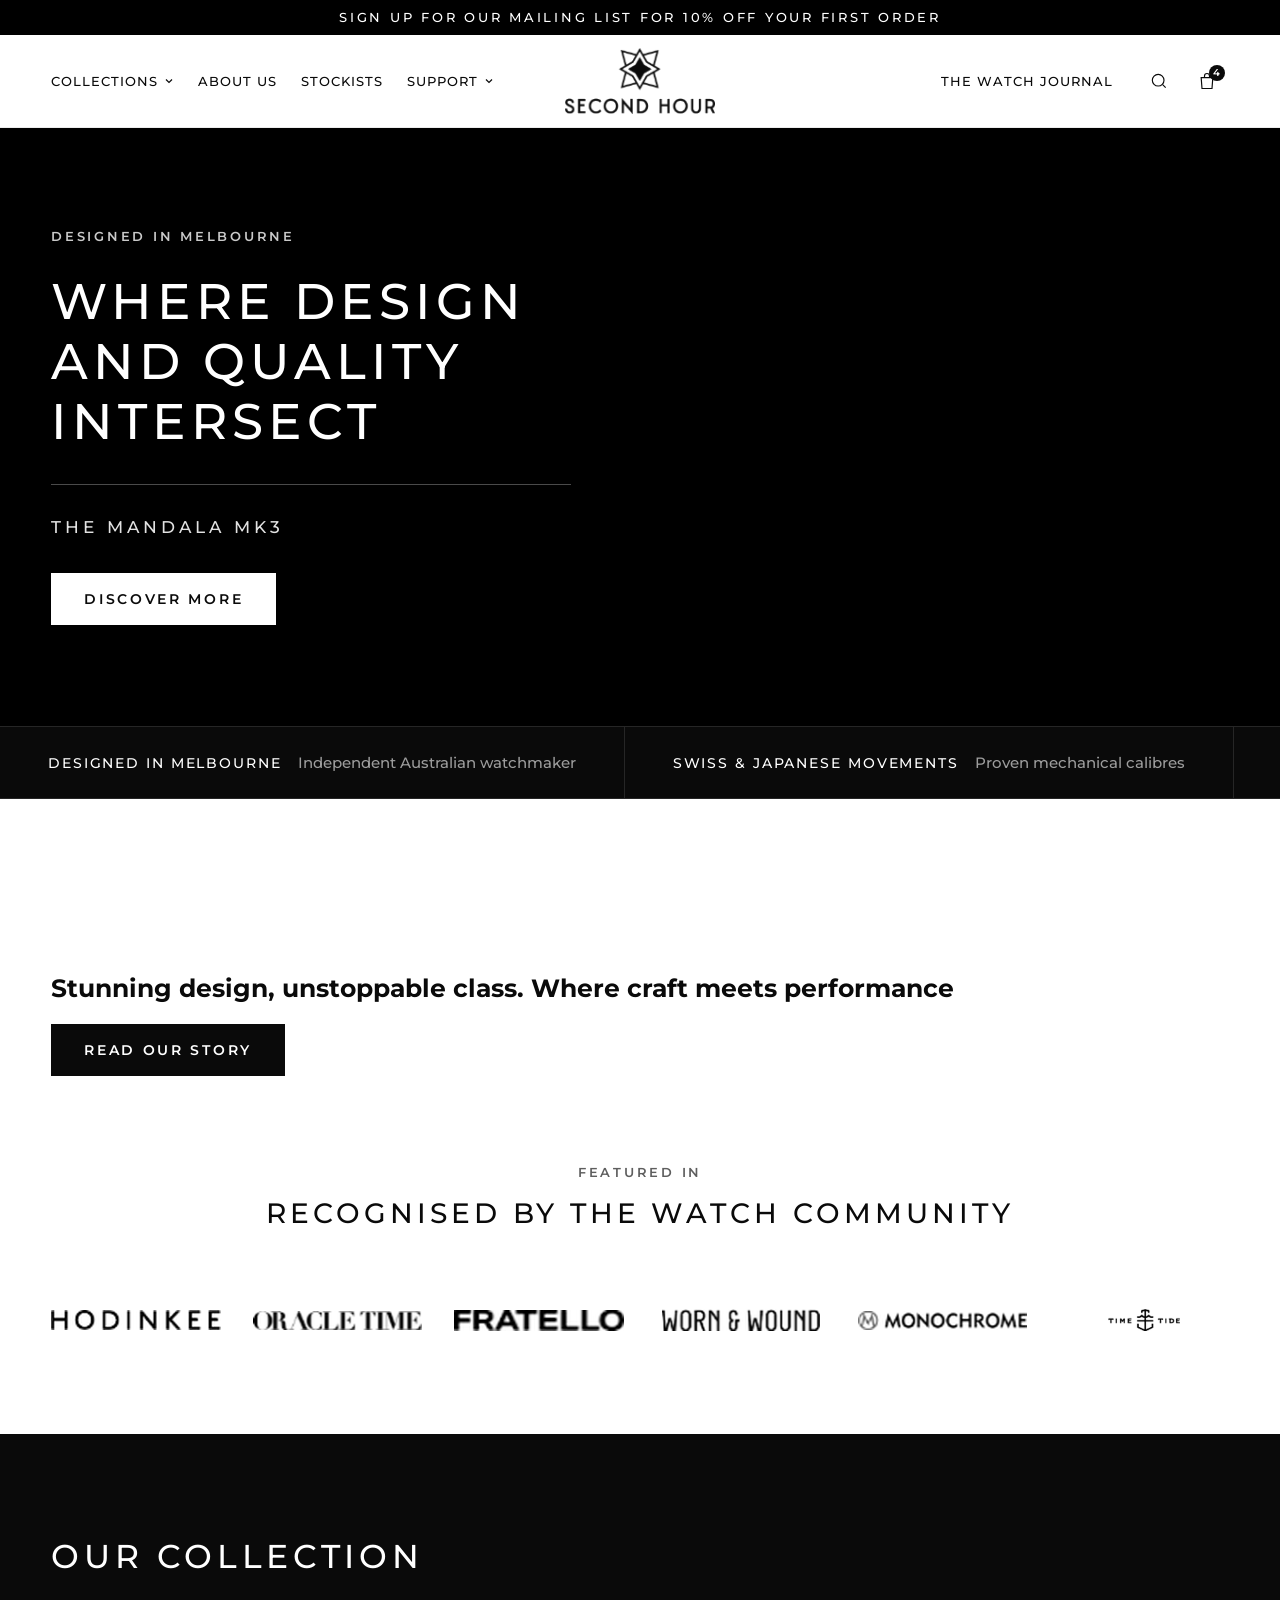
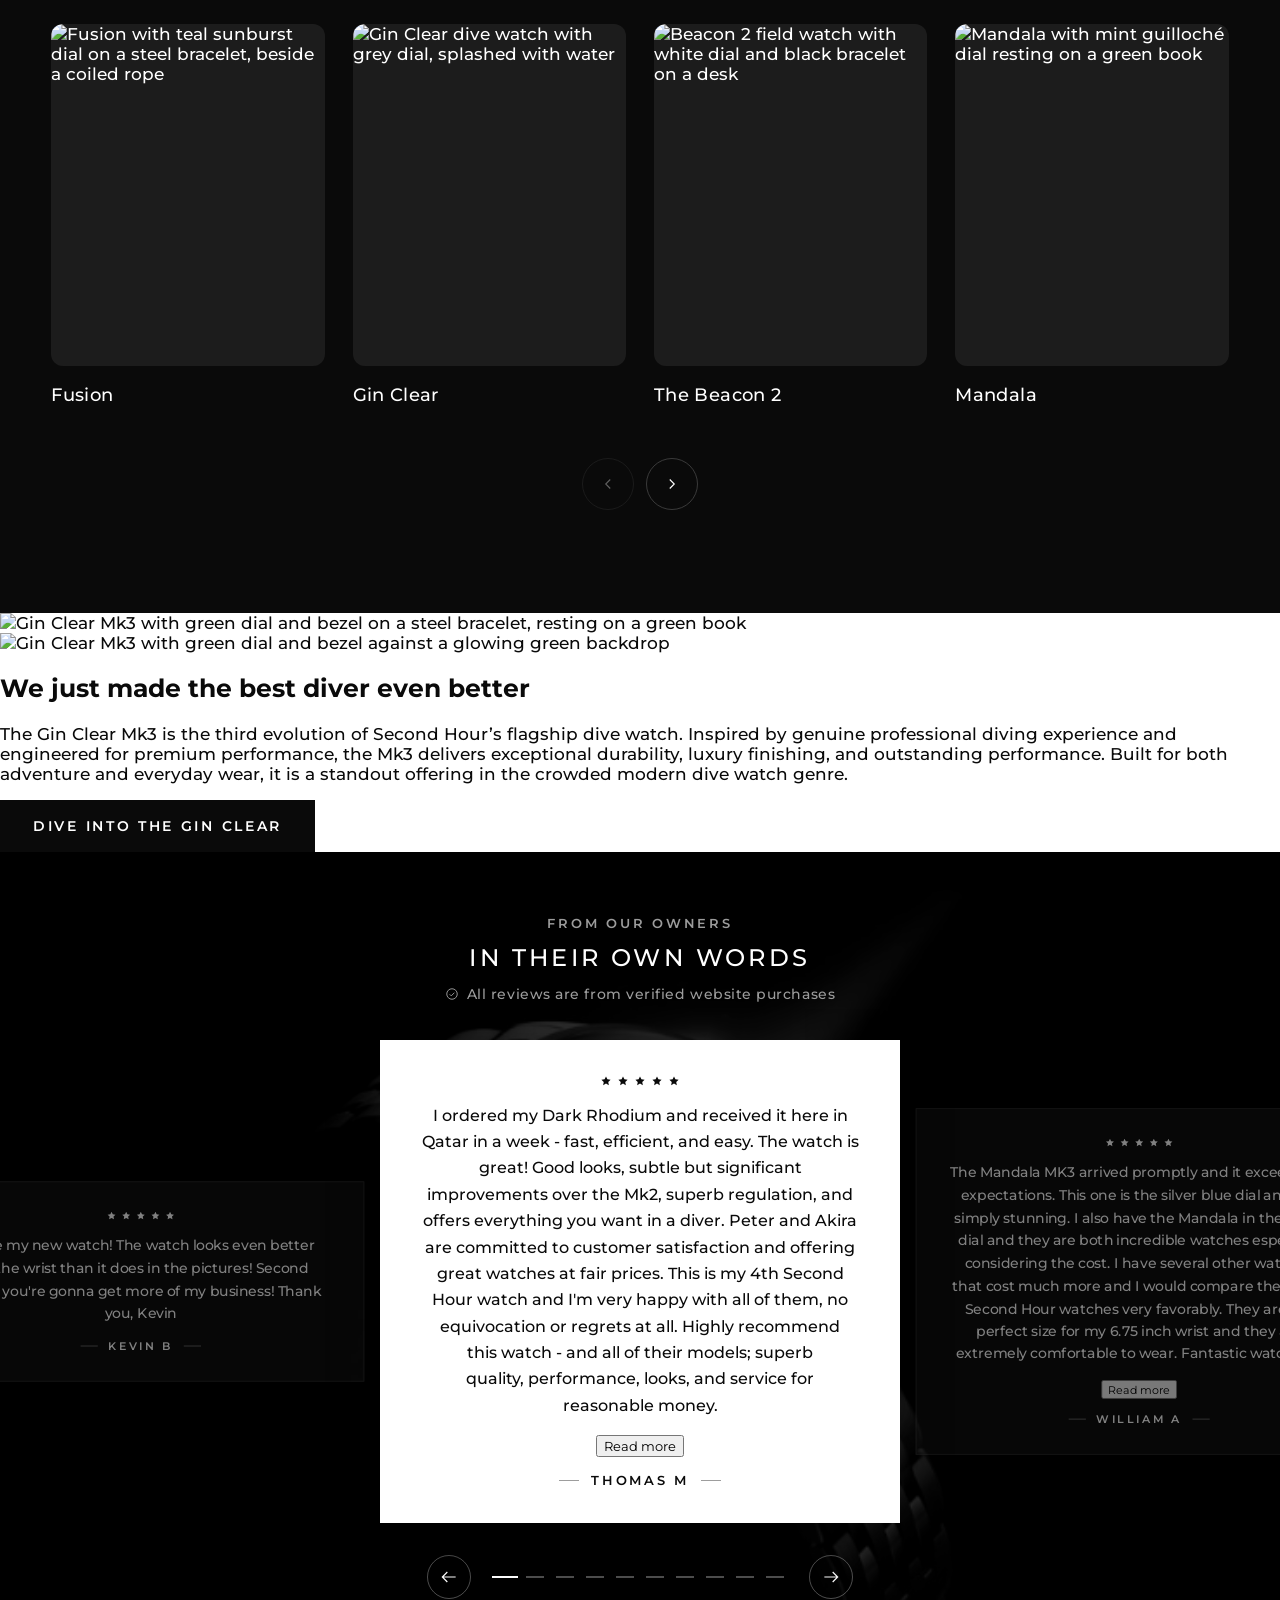
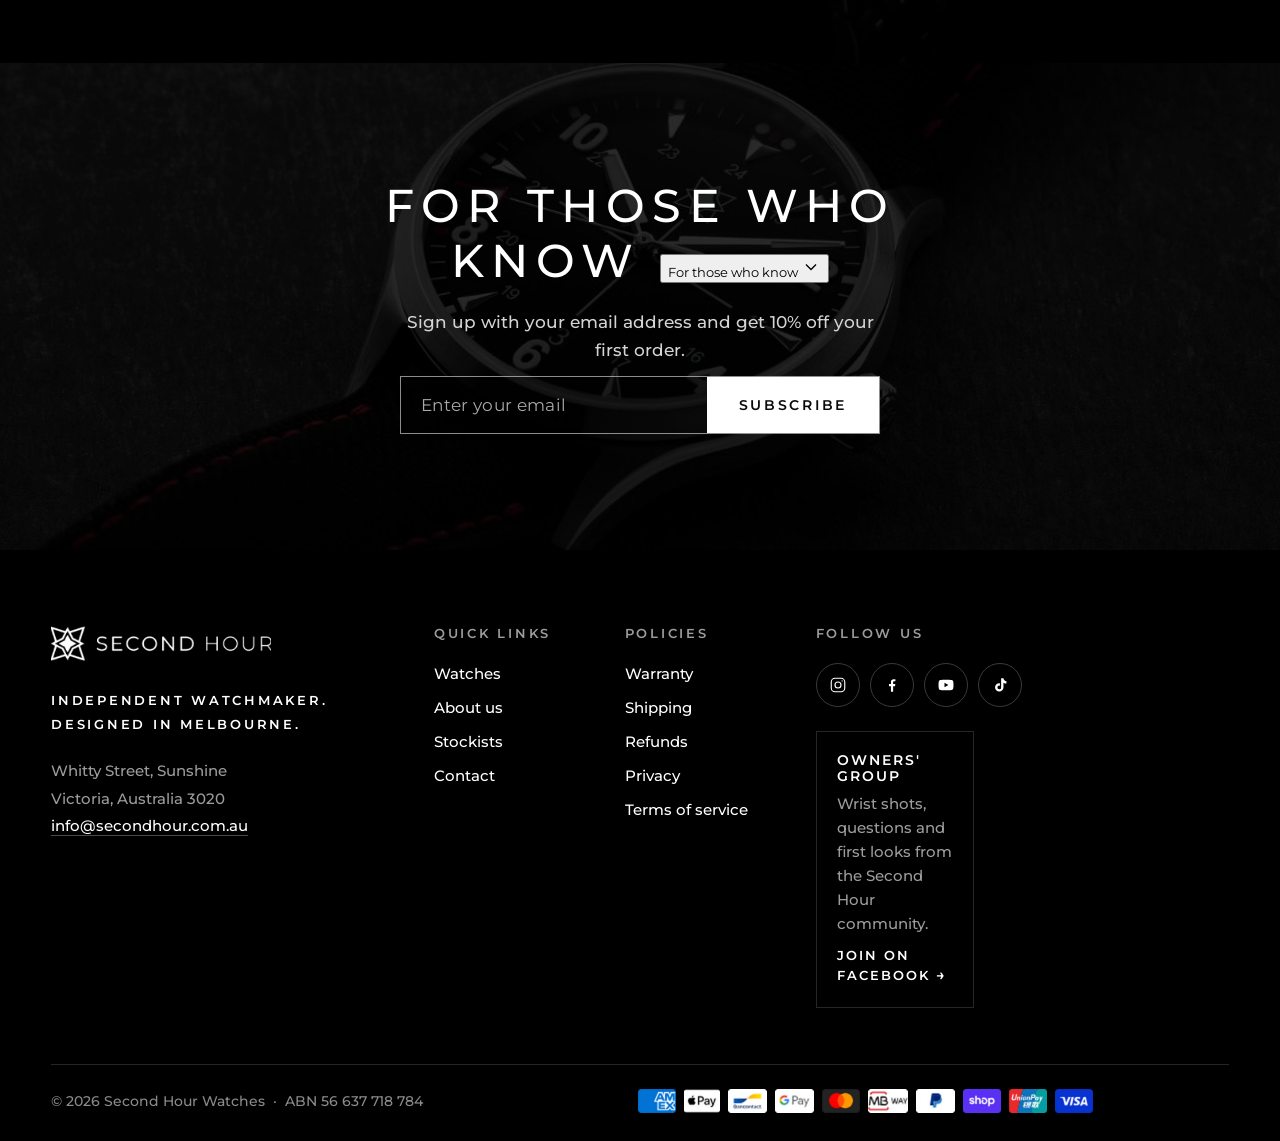
==== commit 1395a8ad: "Add files via upload Index html" ====
--- a/index.html
+++ b/index.html
@@ -68,8 +68,6 @@
               <svg class="caret" width="10" height="10" viewBox="0 0 10 10" aria-hidden="true"><path d="M2 3.5 5 6.5 8 3.5" fill="none" stroke="currentColor" stroke-width="1.2"/></svg>
             </a>
             <ul class="drop">
-              <li><a href="#footer">FAQs</a></li>
-              <li><a href="#footer">User guide</a></li>
               <li><a href="#footer">Warranty</a></li>
               <li><a href="#footer">Shipping</a></li>
               <li><a href="contact.html">Contact</a></li>
@@ -122,8 +120,6 @@
       <details class="acc">
         <summary>Support</summary>
         <ul>
-          <li><a href="#footer" data-close>FAQs</a></li>
-          <li><a href="#footer" data-close>User guide</a></li>
           <li><a href="#footer" data-close>Warranty</a></li>
           <li><a href="#footer" data-close>Shipping</a></li>
           <li><a href="contact.html">Contact</a></li>
@@ -136,15 +132,19 @@
 </div>
 
 <main>
-  <section class="hero" aria-label="The Gin Clear 3">
+  <section class="hero" aria-label="The Mandala Mk3">
     <figure class="hero__media">
-      <img src="assets/hero-gc3.jpg" alt="Gin Clear 3 dive watch with grey dial and steel bracelet, splashed with water among air bubbles">
+      <video class="hero__video" id="hero-video" autoplay muted loop playsinline preload="auto" poster="assets/hero-poster.jpg" aria-hidden="true">
+        <source src="assets/hero-mobile.mp4" type="video/mp4" media="(max-width: 900px)">
+        <source src="assets/hero-tablet.mp4" type="video/mp4" media="(max-width: 1024px)">
+        <source src="assets/hero.mp4" type="video/mp4">
+      </video>
     </figure>
     <div class="hero__copy">
       <span class="label hero__eyebrow">Designed in Melbourne</span>
       <h1>Where design<br>and quality<br>intersect</h1>
       <hr class="hero__rule">
-      <p class="hero__product">The Gin Clear 3</p>
+      <p class="hero__product">The Mandala Mk3</p>
       <div class="hero__ctas">
         <a href="#collection" class="btn btn--light">Discover more</a>
       </div>
@@ -164,6 +164,20 @@
     </div>
   </section>
 
+  <section class="story" aria-labelledby="story-title">
+    <div class="wrap story__inner">
+      <div class="story__media">
+        <video autoplay muted loop playsinline preload="metadata" poster="assets/story-poster.jpg" aria-label="Mandala Mk3 watches in different dial colours worn on the wrist">
+          <source src="assets/story.mp4" type="video/mp4">
+        </video>
+      </div>
+      <div class="story__copy">
+        <h2 id="story-title">Stunning design, unstoppable class. Where craft meets performance</h2>
+        <a href="about.html" class="btn btn--dark">Read our story</a>
+      </div>
+    </div>
+  </section>
+
   <section class="press" aria-labelledby="press-title">
     <div class="wrap">
       <div class="press__head">
@@ -176,7 +190,7 @@
         <a href="#press-title" class="press__item"><img src="assets/press-fratello.png" alt="Fratello" loading="lazy"></a>
         <a href="#press-title" class="press__item"><img src="assets/press-wornwound.png" alt="Worn &amp; Wound" loading="lazy"></a>
         <a href="#press-title" class="press__item"><img src="assets/press-monochrome.png" alt="Monochrome" loading="lazy"></a>
-        <a href="#press-title" class="press__item"><img class="tall" src="assets/press-timetide.png" alt="Time+Tide" loading="lazy"></a>
+        <a href="#press-title" class="press__item"><img src="assets/press-timetide.png" alt="Time+Tide" loading="lazy"></a>
       </div>
     </div>
   </section>
@@ -185,11 +199,11 @@
     <div class="wrap">
       <h2 class="collection__title" id="col-title">Our collection</h2>
       <div class="col-track" id="col-track" tabindex="0" aria-label="Collections, scroll sideways">
-        <a href="#collection" class="col-card"><div class="col-card__img"><img src="assets/c-fusion.jpg" alt="Fusion with turquoise dial" loading="lazy"></div><span class="col-card__name">Fusion <span aria-hidden="true">→</span></span></a>
-        <a href="#collection" class="col-card"><div class="col-card__img"><img src="assets/c-gin.jpg" alt="Gin Clear dive watch on the wrist" loading="lazy"></div><span class="col-card__name">Gin Clear <span aria-hidden="true">→</span></span></a>
-        <a href="#collection" class="col-card"><div class="col-card__img"><img src="assets/c-beacon.jpg" alt="Beacon 2 field watch on the wrist" loading="lazy"></div><span class="col-card__name">The Beacon 2 <span aria-hidden="true">→</span></span></a>
-        <a href="#collection" class="col-card"><div class="col-card__img"><img src="assets/c-mandala.jpg" alt="Mandala with green guilloché dial on the wrist" loading="lazy"></div><span class="col-card__name">Mandala <span aria-hidden="true">→</span></span></a>
-        <a href="#collection" class="col-card"><div class="col-card__img"><img src="assets/memoir.jpg" alt="Memoir rectangular watch on a grey leather strap" loading="lazy"></div><span class="col-card__name">Memoir <span aria-hidden="true">→</span></span></a>
+        <a href="#collection" class="col-card"><div class="col-card__img"><img src="assets/col-fusion.jpg" alt="Fusion with teal sunburst dial on a steel bracelet, beside a coiled rope" loading="lazy"></div><span class="col-card__name">Fusion <span aria-hidden="true">→</span></span></a>
+        <a href="#collection" class="col-card"><div class="col-card__img"><img src="assets/col-ginclear.jpg" alt="Gin Clear dive watch with grey dial, splashed with water" loading="lazy"></div><span class="col-card__name">Gin Clear <span aria-hidden="true">→</span></span></a>
+        <a href="#collection" class="col-card"><div class="col-card__img"><img src="assets/col-beacon.jpg" alt="Beacon 2 field watch with white dial and black bracelet on a desk" loading="lazy"></div><span class="col-card__name">The Beacon 2 <span aria-hidden="true">→</span></span></a>
+        <a href="#collection" class="col-card"><div class="col-card__img"><img src="assets/col-mandala.jpg" alt="Mandala with mint guilloché dial resting on a green book" loading="lazy"></div><span class="col-card__name">Mandala <span aria-hidden="true">→</span></span></a>
+        <a href="#collection" class="col-card"><div class="col-card__img"><img src="assets/col-memoir.jpg" alt="Memoir rectangular watch with pale blue dial on a grey leather strap, on the wrist" loading="lazy"></div><span class="col-card__name">Memoir <span aria-hidden="true">→</span></span></a>
       </div>
       <div class="col-nav">
         <button type="button" id="col-prev" aria-label="Previous collections">
@@ -198,6 +212,20 @@
         <button type="button" id="col-next" aria-label="More collections">
           <svg width="18" height="18" viewBox="0 0 24 24" fill="none" stroke="currentColor" stroke-width="1.5" aria-hidden="true"><path d="m9 6 6 6-6 6"/></svg>
         </button>
+      </div>
+    </div>
+  </section>
+
+  <section class="feature" aria-labelledby="feature-title">
+    <div class="feature__grid">
+      <div class="feature__media">
+        <img src="assets/ginclear-feature.jpg" alt="Gin Clear Mk3 with green dial and bezel on a steel bracelet, resting on a green book" loading="lazy">
+        <img class="feature__fade" src="assets/ginclear-feature-2.jpg" alt="Gin Clear Mk3 with green dial and bezel against a glowing green backdrop" loading="lazy">
+      </div>
+      <div class="feature__copy">
+        <h2 id="feature-title">We just made the best diver even better</h2>
+        <p>The Gin Clear Mk3 is the third evolution of Second Hour’s flagship dive watch. Inspired by genuine professional diving experience and engineered for premium performance, the Mk3 delivers exceptional durability, luxury finishing, and outstanding performance. Built for both adventure and everyday wear, it is a standout offering in the crowded modern dive watch genre.</p>
+        <a href="#collection" class="btn btn--dark">Dive into the Gin Clear</a>
       </div>
     </div>
   </section>
@@ -214,25 +242,61 @@
         <p class="reviews__verified"><svg width="14" height="14" viewBox="0 0 24 24" fill="none" stroke="currentColor" stroke-width="1.6" aria-hidden="true"><circle cx="12" cy="12" r="9"/><path d="m8 12.5 2.7 2.7L16 9.8"/></svg>All reviews are from verified website purchases</p>
       </div>
       <div class="rv-stage" id="rv-stage" aria-roledescription="carousel" aria-label="Customer reviews">
-        <figure class="rv-card" aria-roledescription="slide" aria-label="Review 1 of 4">
+        <figure class="rv-card" aria-roledescription="slide" aria-label="Review 1 of 10">
+          <span class="rv-stars" role="img" aria-label="Rated 5 out of 5"><svg viewBox="0 0 24 24" fill="currentColor" aria-hidden="true"><path d="M12 2.8l2.8 5.9 6.4.8-4.7 4.4 1.2 6.4L12 17.2l-5.7 3.1 1.2-6.4L2.8 9.5l6.4-.8z"/></svg><svg viewBox="0 0 24 24" fill="currentColor" aria-hidden="true"><path d="M12 2.8l2.8 5.9 6.4.8-4.7 4.4 1.2 6.4L12 17.2l-5.7 3.1 1.2-6.4L2.8 9.5l6.4-.8z"/></svg><svg viewBox="0 0 24 24" fill="currentColor" aria-hidden="true"><path d="M12 2.8l2.8 5.9 6.4.8-4.7 4.4 1.2 6.4L12 17.2l-5.7 3.1 1.2-6.4L2.8 9.5l6.4-.8z"/></svg><svg viewBox="0 0 24 24" fill="currentColor" aria-hidden="true"><path d="M12 2.8l2.8 5.9 6.4.8-4.7 4.4 1.2 6.4L12 17.2l-5.7 3.1 1.2-6.4L2.8 9.5l6.4-.8z"/></svg><svg viewBox="0 0 24 24" fill="currentColor" aria-hidden="true"><path d="M12 2.8l2.8 5.9 6.4.8-4.7 4.4 1.2 6.4L12 17.2l-5.7 3.1 1.2-6.4L2.8 9.5l6.4-.8z"/></svg></span>
+          <blockquote>I ordered my Dark Rhodium and received it here in Qatar in a week - fast, efficient, and easy. The watch is great! Good looks, subtle but significant improvements over the Mk2, superb regulation, and offers everything you want in a diver. Peter and Akira are committed to customer satisfaction and offering great watches at fair prices. This is my 4th Second Hour watch and I'm very happy with all of them, no equivocation or regrets at all. Highly recommend this watch - and all of their models; superb quality, performance, looks, and service for reasonable money.</blockquote>
+          <button class="rv-more" type="button" aria-expanded="false">Read more</button>
+          <figcaption>Thomas M</figcaption>
+        </figure>
+        <figure class="rv-card" aria-roledescription="slide" aria-label="Review 2 of 10">
+          <span class="rv-stars" role="img" aria-label="Rated 5 out of 5"><svg viewBox="0 0 24 24" fill="currentColor" aria-hidden="true"><path d="M12 2.8l2.8 5.9 6.4.8-4.7 4.4 1.2 6.4L12 17.2l-5.7 3.1 1.2-6.4L2.8 9.5l6.4-.8z"/></svg><svg viewBox="0 0 24 24" fill="currentColor" aria-hidden="true"><path d="M12 2.8l2.8 5.9 6.4.8-4.7 4.4 1.2 6.4L12 17.2l-5.7 3.1 1.2-6.4L2.8 9.5l6.4-.8z"/></svg><svg viewBox="0 0 24 24" fill="currentColor" aria-hidden="true"><path d="M12 2.8l2.8 5.9 6.4.8-4.7 4.4 1.2 6.4L12 17.2l-5.7 3.1 1.2-6.4L2.8 9.5l6.4-.8z"/></svg><svg viewBox="0 0 24 24" fill="currentColor" aria-hidden="true"><path d="M12 2.8l2.8 5.9 6.4.8-4.7 4.4 1.2 6.4L12 17.2l-5.7 3.1 1.2-6.4L2.8 9.5l6.4-.8z"/></svg><svg viewBox="0 0 24 24" fill="currentColor" aria-hidden="true"><path d="M12 2.8l2.8 5.9 6.4.8-4.7 4.4 1.2 6.4L12 17.2l-5.7 3.1 1.2-6.4L2.8 9.5l6.4-.8z"/></svg></span>
+          <blockquote>The Mandala MK3 arrived promptly and it exceeds my expectations. This one is the silver blue dial and it is simply stunning. I also have the Mandala in the black dial and they are both incredible watches especially considering the cost. I have several other watches that cost much more and I would compare these two Second Hour watches very favorably. They are the perfect size for my 6.75 inch wrist and they are extremely comfortable to wear. Fantastic watches!!!!</blockquote>
+          <button class="rv-more" type="button" aria-expanded="false">Read more</button>
+          <figcaption>William A</figcaption>
+        </figure>
+        <figure class="rv-card" aria-roledescription="slide" aria-label="Review 3 of 10">
           <span class="rv-stars" role="img" aria-label="Rated 5 out of 5"><svg viewBox="0 0 24 24" fill="currentColor" aria-hidden="true"><path d="M12 2.8l2.8 5.9 6.4.8-4.7 4.4 1.2 6.4L12 17.2l-5.7 3.1 1.2-6.4L2.8 9.5l6.4-.8z"/></svg><svg viewBox="0 0 24 24" fill="currentColor" aria-hidden="true"><path d="M12 2.8l2.8 5.9 6.4.8-4.7 4.4 1.2 6.4L12 17.2l-5.7 3.1 1.2-6.4L2.8 9.5l6.4-.8z"/></svg><svg viewBox="0 0 24 24" fill="currentColor" aria-hidden="true"><path d="M12 2.8l2.8 5.9 6.4.8-4.7 4.4 1.2 6.4L12 17.2l-5.7 3.1 1.2-6.4L2.8 9.5l6.4-.8z"/></svg><svg viewBox="0 0 24 24" fill="currentColor" aria-hidden="true"><path d="M12 2.8l2.8 5.9 6.4.8-4.7 4.4 1.2 6.4L12 17.2l-5.7 3.1 1.2-6.4L2.8 9.5l6.4-.8z"/></svg><svg viewBox="0 0 24 24" fill="currentColor" aria-hidden="true"><path d="M12 2.8l2.8 5.9 6.4.8-4.7 4.4 1.2 6.4L12 17.2l-5.7 3.1 1.2-6.4L2.8 9.5l6.4-.8z"/></svg></span>
           <blockquote>Fell in love with this watch from the first time I saw it online. Ordered it and received it quickly. The watch wears great and the strap is better than any I have ever seen before. This is my second watch from this company. Felt great supporting an independent brand who really cares about their product and customer.</blockquote>
+          <button class="rv-more" type="button" aria-expanded="false">Read more</button>
           <figcaption>Jose S</figcaption>
         </figure>
-        <figure class="rv-card" aria-roledescription="slide" aria-label="Review 2 of 4">
+        <figure class="rv-card" aria-roledescription="slide" aria-label="Review 4 of 10">
           <span class="rv-stars" role="img" aria-label="Rated 5 out of 5"><svg viewBox="0 0 24 24" fill="currentColor" aria-hidden="true"><path d="M12 2.8l2.8 5.9 6.4.8-4.7 4.4 1.2 6.4L12 17.2l-5.7 3.1 1.2-6.4L2.8 9.5l6.4-.8z"/></svg><svg viewBox="0 0 24 24" fill="currentColor" aria-hidden="true"><path d="M12 2.8l2.8 5.9 6.4.8-4.7 4.4 1.2 6.4L12 17.2l-5.7 3.1 1.2-6.4L2.8 9.5l6.4-.8z"/></svg><svg viewBox="0 0 24 24" fill="currentColor" aria-hidden="true"><path d="M12 2.8l2.8 5.9 6.4.8-4.7 4.4 1.2 6.4L12 17.2l-5.7 3.1 1.2-6.4L2.8 9.5l6.4-.8z"/></svg><svg viewBox="0 0 24 24" fill="currentColor" aria-hidden="true"><path d="M12 2.8l2.8 5.9 6.4.8-4.7 4.4 1.2 6.4L12 17.2l-5.7 3.1 1.2-6.4L2.8 9.5l6.4-.8z"/></svg><svg viewBox="0 0 24 24" fill="currentColor" aria-hidden="true"><path d="M12 2.8l2.8 5.9 6.4.8-4.7 4.4 1.2 6.4L12 17.2l-5.7 3.1 1.2-6.4L2.8 9.5l6.4-.8z"/></svg></span>
           <blockquote>Absolutely spectacular! I love the bracelet. It's nice to get away from a 3-link, oyster-style bracelet. The watch looks great as is or with a black or red/black strap. It's just beautiful without being pretentious.</blockquote>
+          <button class="rv-more" type="button" aria-expanded="false">Read more</button>
           <figcaption>Steven K</figcaption>
         </figure>
-        <figure class="rv-card" aria-roledescription="slide" aria-label="Review 3 of 4">
+        <figure class="rv-card" aria-roledescription="slide" aria-label="Review 5 of 10">
           <span class="rv-stars" role="img" aria-label="Rated 5 out of 5"><svg viewBox="0 0 24 24" fill="currentColor" aria-hidden="true"><path d="M12 2.8l2.8 5.9 6.4.8-4.7 4.4 1.2 6.4L12 17.2l-5.7 3.1 1.2-6.4L2.8 9.5l6.4-.8z"/></svg><svg viewBox="0 0 24 24" fill="currentColor" aria-hidden="true"><path d="M12 2.8l2.8 5.9 6.4.8-4.7 4.4 1.2 6.4L12 17.2l-5.7 3.1 1.2-6.4L2.8 9.5l6.4-.8z"/></svg><svg viewBox="0 0 24 24" fill="currentColor" aria-hidden="true"><path d="M12 2.8l2.8 5.9 6.4.8-4.7 4.4 1.2 6.4L12 17.2l-5.7 3.1 1.2-6.4L2.8 9.5l6.4-.8z"/></svg><svg viewBox="0 0 24 24" fill="currentColor" aria-hidden="true"><path d="M12 2.8l2.8 5.9 6.4.8-4.7 4.4 1.2 6.4L12 17.2l-5.7 3.1 1.2-6.4L2.8 9.5l6.4-.8z"/></svg><svg viewBox="0 0 24 24" fill="currentColor" aria-hidden="true"><path d="M12 2.8l2.8 5.9 6.4.8-4.7 4.4 1.2 6.4L12 17.2l-5.7 3.1 1.2-6.4L2.8 9.5l6.4-.8z"/></svg></span>
           <blockquote>Thorough &amp; transparent process. The Gin Clear is immaculate, integral and precise. As the ETA was ticking out of the box, I have not wound it; my only amendment was a leather strap. Thank you.</blockquote>
           <figcaption>James O</figcaption>
         </figure>
-        <figure class="rv-card" aria-roledescription="slide" aria-label="Review 4 of 4">
+        <figure class="rv-card" aria-roledescription="slide" aria-label="Review 6 of 10">
           <span class="rv-stars" role="img" aria-label="Rated 5 out of 5"><svg viewBox="0 0 24 24" fill="currentColor" aria-hidden="true"><path d="M12 2.8l2.8 5.9 6.4.8-4.7 4.4 1.2 6.4L12 17.2l-5.7 3.1 1.2-6.4L2.8 9.5l6.4-.8z"/></svg><svg viewBox="0 0 24 24" fill="currentColor" aria-hidden="true"><path d="M12 2.8l2.8 5.9 6.4.8-4.7 4.4 1.2 6.4L12 17.2l-5.7 3.1 1.2-6.4L2.8 9.5l6.4-.8z"/></svg><svg viewBox="0 0 24 24" fill="currentColor" aria-hidden="true"><path d="M12 2.8l2.8 5.9 6.4.8-4.7 4.4 1.2 6.4L12 17.2l-5.7 3.1 1.2-6.4L2.8 9.5l6.4-.8z"/></svg><svg viewBox="0 0 24 24" fill="currentColor" aria-hidden="true"><path d="M12 2.8l2.8 5.9 6.4.8-4.7 4.4 1.2 6.4L12 17.2l-5.7 3.1 1.2-6.4L2.8 9.5l6.4-.8z"/></svg><svg viewBox="0 0 24 24" fill="currentColor" aria-hidden="true"><path d="M12 2.8l2.8 5.9 6.4.8-4.7 4.4 1.2 6.4L12 17.2l-5.7 3.1 1.2-6.4L2.8 9.5l6.4-.8z"/></svg></span>
           <blockquote>Marvelous product, way better than pictures from the website when you hold it in your hand. Very friendly owners.</blockquote>
           <figcaption>Anton-Mihail N</figcaption>
+        </figure>
+        <figure class="rv-card" aria-roledescription="slide" aria-label="Review 7 of 10">
+          <span class="rv-stars" role="img" aria-label="Rated 5 out of 5"><svg viewBox="0 0 24 24" fill="currentColor" aria-hidden="true"><path d="M12 2.8l2.8 5.9 6.4.8-4.7 4.4 1.2 6.4L12 17.2l-5.7 3.1 1.2-6.4L2.8 9.5l6.4-.8z"/></svg><svg viewBox="0 0 24 24" fill="currentColor" aria-hidden="true"><path d="M12 2.8l2.8 5.9 6.4.8-4.7 4.4 1.2 6.4L12 17.2l-5.7 3.1 1.2-6.4L2.8 9.5l6.4-.8z"/></svg><svg viewBox="0 0 24 24" fill="currentColor" aria-hidden="true"><path d="M12 2.8l2.8 5.9 6.4.8-4.7 4.4 1.2 6.4L12 17.2l-5.7 3.1 1.2-6.4L2.8 9.5l6.4-.8z"/></svg><svg viewBox="0 0 24 24" fill="currentColor" aria-hidden="true"><path d="M12 2.8l2.8 5.9 6.4.8-4.7 4.4 1.2 6.4L12 17.2l-5.7 3.1 1.2-6.4L2.8 9.5l6.4-.8z"/></svg><svg viewBox="0 0 24 24" fill="currentColor" aria-hidden="true"><path d="M12 2.8l2.8 5.9 6.4.8-4.7 4.4 1.2 6.4L12 17.2l-5.7 3.1 1.2-6.4L2.8 9.5l6.4-.8z"/></svg></span>
+          <blockquote>The Memoir surprised me with how much quality is embedded. The case, the design, the accuracy of its timekeeping, even the strap... It's a grand piece that belies the cost. I doubt I've another watch in my collection that punches so far above its weight.</blockquote>
+          <button class="rv-more" type="button" aria-expanded="false">Read more</button>
+          <figcaption>Nick R</figcaption>
+        </figure>
+        <figure class="rv-card" aria-roledescription="slide" aria-label="Review 8 of 10">
+          <span class="rv-stars" role="img" aria-label="Rated 5 out of 5"><svg viewBox="0 0 24 24" fill="currentColor" aria-hidden="true"><path d="M12 2.8l2.8 5.9 6.4.8-4.7 4.4 1.2 6.4L12 17.2l-5.7 3.1 1.2-6.4L2.8 9.5l6.4-.8z"/></svg><svg viewBox="0 0 24 24" fill="currentColor" aria-hidden="true"><path d="M12 2.8l2.8 5.9 6.4.8-4.7 4.4 1.2 6.4L12 17.2l-5.7 3.1 1.2-6.4L2.8 9.5l6.4-.8z"/></svg><svg viewBox="0 0 24 24" fill="currentColor" aria-hidden="true"><path d="M12 2.8l2.8 5.9 6.4.8-4.7 4.4 1.2 6.4L12 17.2l-5.7 3.1 1.2-6.4L2.8 9.5l6.4-.8z"/></svg><svg viewBox="0 0 24 24" fill="currentColor" aria-hidden="true"><path d="M12 2.8l2.8 5.9 6.4.8-4.7 4.4 1.2 6.4L12 17.2l-5.7 3.1 1.2-6.4L2.8 9.5l6.4-.8z"/></svg><svg viewBox="0 0 24 24" fill="currentColor" aria-hidden="true"><path d="M12 2.8l2.8 5.9 6.4.8-4.7 4.4 1.2 6.4L12 17.2l-5.7 3.1 1.2-6.4L2.8 9.5l6.4-.8z"/></svg></span>
+          <blockquote>From start to finish, Second Hour was GREAT. Easy to order, fulfilled right away and shipped without a problem. Upon arrival the watch was more than expected. Excellent feel which exuded quality and a real eye catcher without the bling and crazy crap I see on watches today. If you want a clean, attractive time piece at a very reasonable price, this is the one for you.</blockquote>
+          <button class="rv-more" type="button" aria-expanded="false">Read more</button>
+          <figcaption>Eric C</figcaption>
+        </figure>
+        <figure class="rv-card" aria-roledescription="slide" aria-label="Review 9 of 10">
+          <span class="rv-stars" role="img" aria-label="Rated 5 out of 5"><svg viewBox="0 0 24 24" fill="currentColor" aria-hidden="true"><path d="M12 2.8l2.8 5.9 6.4.8-4.7 4.4 1.2 6.4L12 17.2l-5.7 3.1 1.2-6.4L2.8 9.5l6.4-.8z"/></svg><svg viewBox="0 0 24 24" fill="currentColor" aria-hidden="true"><path d="M12 2.8l2.8 5.9 6.4.8-4.7 4.4 1.2 6.4L12 17.2l-5.7 3.1 1.2-6.4L2.8 9.5l6.4-.8z"/></svg><svg viewBox="0 0 24 24" fill="currentColor" aria-hidden="true"><path d="M12 2.8l2.8 5.9 6.4.8-4.7 4.4 1.2 6.4L12 17.2l-5.7 3.1 1.2-6.4L2.8 9.5l6.4-.8z"/></svg><svg viewBox="0 0 24 24" fill="currentColor" aria-hidden="true"><path d="M12 2.8l2.8 5.9 6.4.8-4.7 4.4 1.2 6.4L12 17.2l-5.7 3.1 1.2-6.4L2.8 9.5l6.4-.8z"/></svg><svg viewBox="0 0 24 24" fill="currentColor" aria-hidden="true"><path d="M12 2.8l2.8 5.9 6.4.8-4.7 4.4 1.2 6.4L12 17.2l-5.7 3.1 1.2-6.4L2.8 9.5l6.4-.8z"/></svg></span>
+          <blockquote>Excellent watch with very high quality and attention to detail. Sleek, refined and understated. Ordering and delivery were very clearly managed and well-handled by Second Hour.</blockquote>
+          <figcaption>Jesse R</figcaption>
+        </figure>
+        <figure class="rv-card" aria-roledescription="slide" aria-label="Review 10 of 10">
+          <span class="rv-stars" role="img" aria-label="Rated 5 out of 5"><svg viewBox="0 0 24 24" fill="currentColor" aria-hidden="true"><path d="M12 2.8l2.8 5.9 6.4.8-4.7 4.4 1.2 6.4L12 17.2l-5.7 3.1 1.2-6.4L2.8 9.5l6.4-.8z"/></svg><svg viewBox="0 0 24 24" fill="currentColor" aria-hidden="true"><path d="M12 2.8l2.8 5.9 6.4.8-4.7 4.4 1.2 6.4L12 17.2l-5.7 3.1 1.2-6.4L2.8 9.5l6.4-.8z"/></svg><svg viewBox="0 0 24 24" fill="currentColor" aria-hidden="true"><path d="M12 2.8l2.8 5.9 6.4.8-4.7 4.4 1.2 6.4L12 17.2l-5.7 3.1 1.2-6.4L2.8 9.5l6.4-.8z"/></svg><svg viewBox="0 0 24 24" fill="currentColor" aria-hidden="true"><path d="M12 2.8l2.8 5.9 6.4.8-4.7 4.4 1.2 6.4L12 17.2l-5.7 3.1 1.2-6.4L2.8 9.5l6.4-.8z"/></svg><svg viewBox="0 0 24 24" fill="currentColor" aria-hidden="true"><path d="M12 2.8l2.8 5.9 6.4.8-4.7 4.4 1.2 6.4L12 17.2l-5.7 3.1 1.2-6.4L2.8 9.5l6.4-.8z"/></svg></span>
+          <blockquote>I love my new watch! The watch looks even better on the wrist than it does in the pictures! Second Hour, you're gonna get more of my business! Thank you, Kevin</blockquote>
+          <figcaption>Kevin B</figcaption>
         </figure>
       </div>
       <div class="rv-controls">
@@ -249,14 +313,22 @@
 
   <section class="newsletter" aria-labelledby="nl-title">
     <div class="newsletter__inner">
-      <h2 id="nl-title">For those who know</h2>
-      <p>Sign up with your email address and get 10% off your first order.</p>
-      <form class="nl-form" id="nl-form" novalidate>
-        <label for="nl-email" class="vh">Email address</label>
-        <input id="nl-email" name="email" type="email" placeholder="Enter your email" autocomplete="email" required>
-        <button type="submit" class="btn btn--light">Subscribe</button>
-      </form>
-      <p class="nl-note" id="nl-note">New releases and stories from the workshop. Unsubscribe anytime.</p>
+      <h2 id="nl-title">
+        <span class="nl-title-text">For those who know</span>
+        <button class="nl-toggle" type="button" id="nl-toggle" aria-expanded="false" aria-controls="nl-body">
+          <span>For those who know</span>
+          <svg width="20" height="20" viewBox="0 0 24 24" fill="none" stroke="currentColor" stroke-width="1.6" aria-hidden="true"><path d="m6 9 6 6 6-6"/></svg>
+        </button>
+      </h2>
+      <div class="nl-body" id="nl-body">
+        <p>Sign up with your email address and get 10% off your first order.</p>
+        <form class="nl-form" id="nl-form" novalidate>
+          <label for="nl-email" class="vh">Email address</label>
+          <input id="nl-email" name="email" type="email" placeholder="Enter your email" autocomplete="email" required>
+          <button type="submit" class="btn btn--light">Subscribe</button>
+        </form>
+        <p class="nl-note" id="nl-note" role="status"></p>
+      </div>
     </div>
   </section>
 </main>
@@ -282,15 +354,6 @@
             <li><a href="about.html">About us</a></li>
             <li><a href="stockists.html">Stockists</a></li>
             <li><a href="contact.html">Contact</a></li>
-          </ul>
-        </div>
-        <div>
-          <h2 class="label footer__heading">Information</h2>
-          <ul class="footer__links">
-            <li><a href="#top">FAQs</a></li>
-            <li><a href="#top">User guide</a></li>
-            <li><a href="#top">In the press</a></li>
-            <li><a href="#top">Archive</a></li>
           </ul>
         </div>
         <div>
@@ -315,6 +378,9 @@
             <li><a href="https://www.youtube.com/@SecondHourWatches" aria-label="YouTube">
               <svg width="18" height="18" viewBox="0 0 24 24" fill="currentColor" aria-hidden="true"><path d="M21.6 7.2a2.5 2.5 0 0 0-1.8-1.8C18.2 5 12 5 12 5s-6.2 0-7.8.4A2.5 2.5 0 0 0 2.4 7.2 26 26 0 0 0 2 12a26 26 0 0 0 .4 4.8 2.5 2.5 0 0 0 1.8 1.8C5.8 19 12 19 12 19s6.2 0 7.8-.4a2.5 2.5 0 0 0 1.8-1.8A26 26 0 0 0 22 12a26 26 0 0 0-.4-4.8ZM10 15V9l5.2 3L10 15Z"/></svg>
             </a></li>
+            <li><a href="#tiktok" aria-label="TikTok">
+              <svg width="18" height="18" viewBox="0 0 24 24" fill="currentColor" aria-hidden="true"><path d="M16.6 3c.4 2.2 1.8 3.7 4 4v3.1c-1.5 0-2.9-.5-4-1.2v6.3a5.6 5.6 0 1 1-5.6-5.6c.3 0 .6 0 .9.1v3.2a2.5 2.5 0 1 0 1.6 2.3V3h3.1Z"/></svg>
+            </a></li>
           </ul>
           <a class="group" href="https://www.facebook.com/groups/901599277070121">
             <b>Owners' group</b>
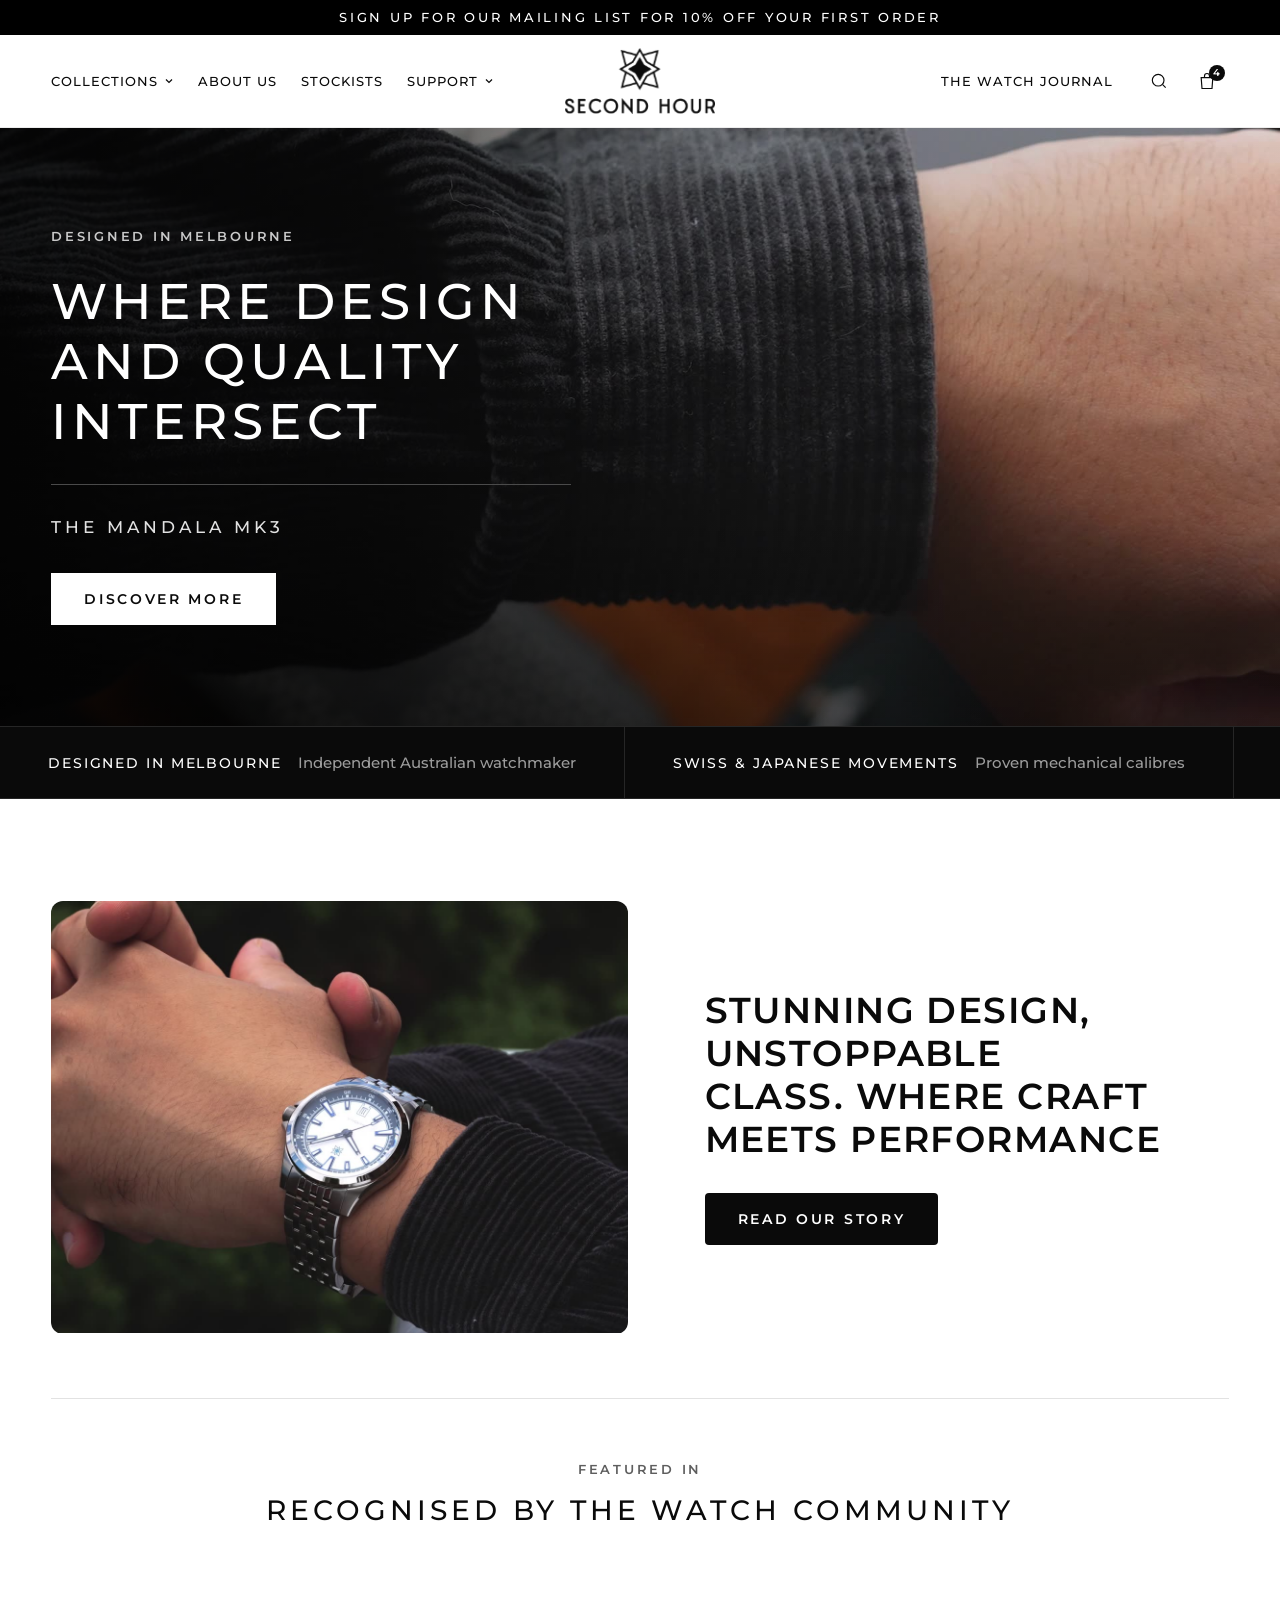
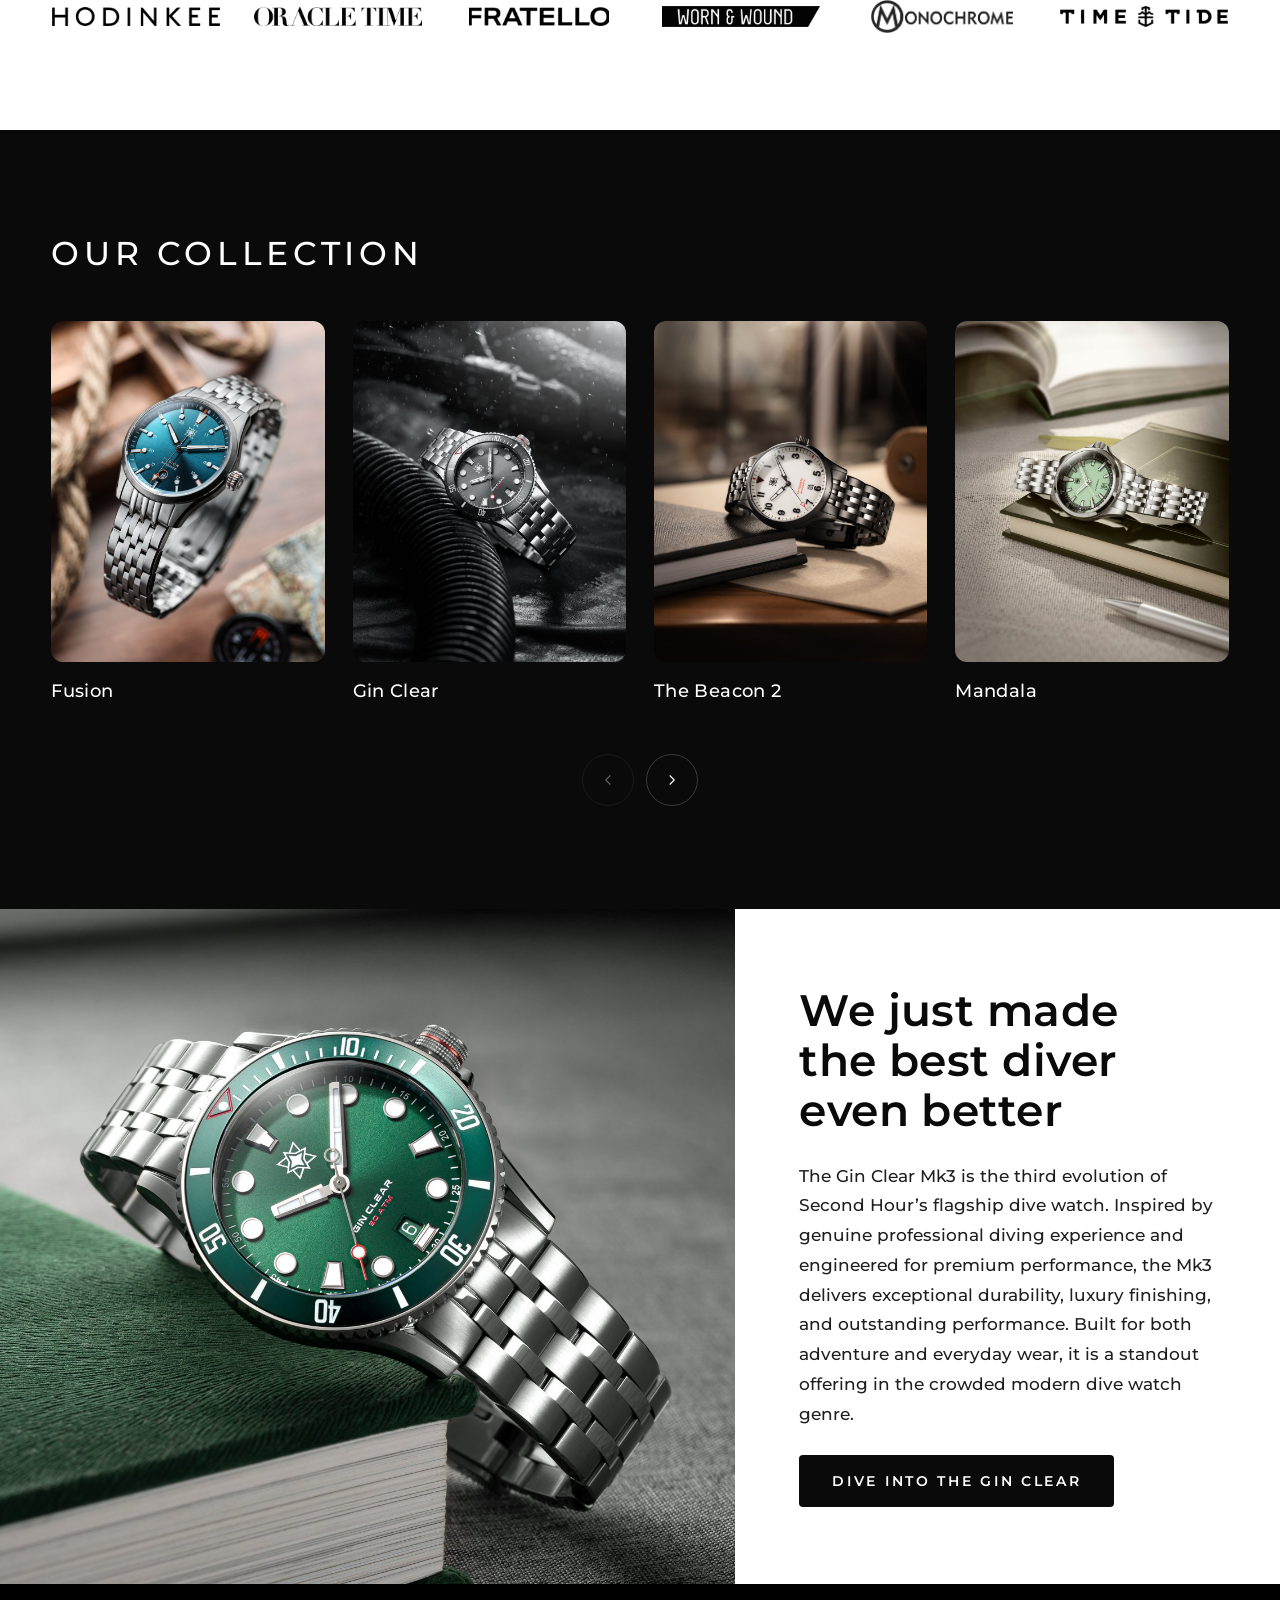
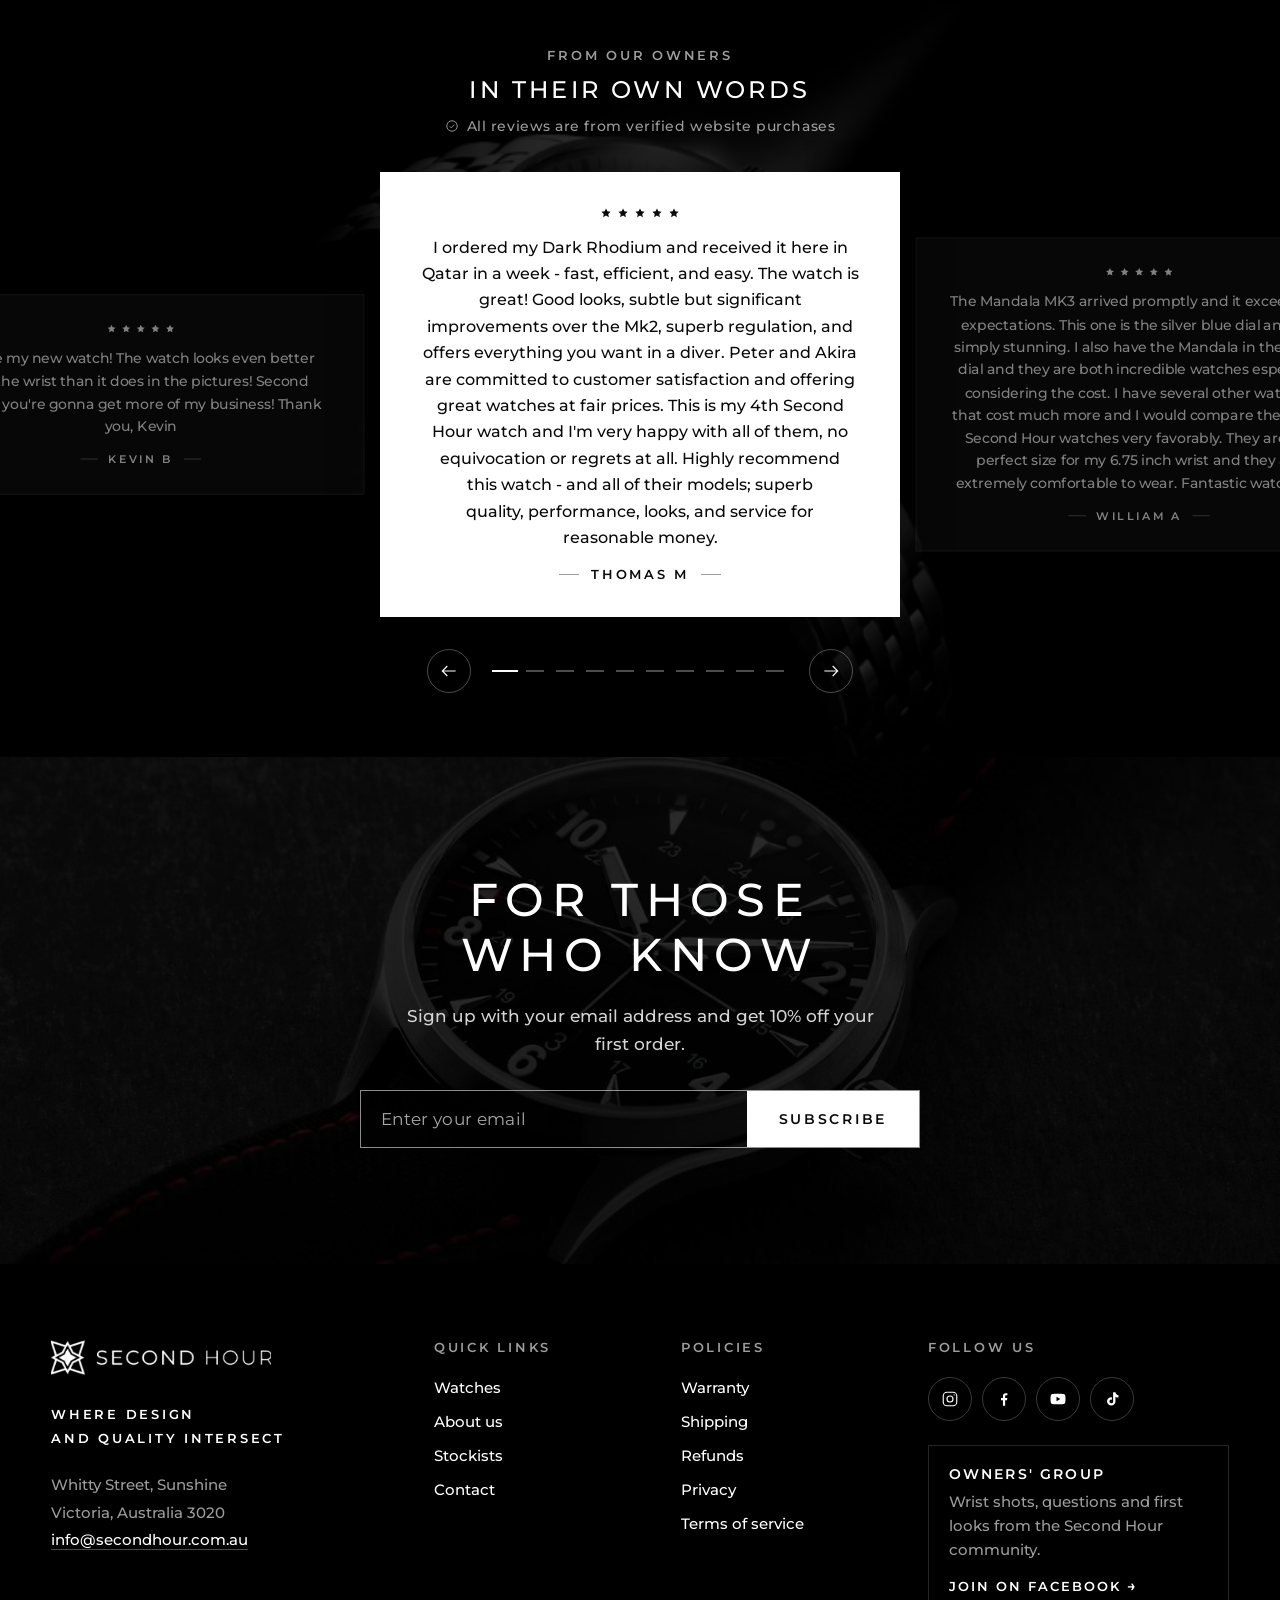
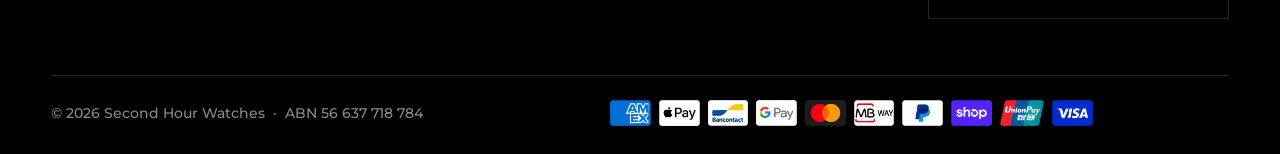
==== commit 5314405a: "Add files via upload Updated" ====
--- a/index.html
+++ b/index.html
@@ -9,7 +9,7 @@
 <link rel="preconnect" href="https://fonts.googleapis.com">
 <link rel="preconnect" href="https://fonts.gstatic.com" crossorigin>
 <link rel="stylesheet" href="https://fonts.googleapis.com/css2?family=Montserrat:wght@400;500;600;700&display=swap">
-<link rel="stylesheet" href="assets/styles.css">
+<link rel="stylesheet" href="assets/styles.css?v=202610061347">
 </head>
 <body>
 
@@ -68,8 +68,8 @@
               <svg class="caret" width="10" height="10" viewBox="0 0 10 10" aria-hidden="true"><path d="M2 3.5 5 6.5 8 3.5" fill="none" stroke="currentColor" stroke-width="1.2"/></svg>
             </a>
             <ul class="drop">
-              <li><a href="#footer">Warranty</a></li>
-              <li><a href="#footer">Shipping</a></li>
+              <li><a href="shipping-policy.html#sp-warranty">Warranty</a></li>
+              <li><a href="shipping-policy.html">Shipping</a></li>
               <li><a href="contact.html">Contact</a></li>
             </ul>
           </li>
@@ -120,8 +120,8 @@
       <details class="acc">
         <summary>Support</summary>
         <ul>
-          <li><a href="#footer" data-close>Warranty</a></li>
-          <li><a href="#footer" data-close>Shipping</a></li>
+          <li><a href="shipping-policy.html#sp-warranty">Warranty</a></li>
+          <li><a href="shipping-policy.html">Shipping</a></li>
           <li><a href="contact.html">Contact</a></li>
         </ul>
       </details>
@@ -134,9 +134,7 @@
 <main>
   <section class="hero" aria-label="The Mandala Mk3">
     <figure class="hero__media">
-      <video class="hero__video" id="hero-video" autoplay muted loop playsinline preload="auto" poster="assets/hero-poster.jpg" aria-hidden="true">
-        <source src="assets/hero-mobile.mp4" type="video/mp4" media="(max-width: 900px)">
-        <source src="assets/hero-tablet.mp4" type="video/mp4" media="(max-width: 1024px)">
+      <video class="hero__video" id="hero-video" autoplay muted loop playsinline preload="auto" poster="assets/hero-poster.jpg" aria-hidden="true" data-src-mobile="assets/hero-portrait.mp4" data-src-tablet="assets/hero-tablet.mp4" data-src-desktop="assets/hero.mp4" data-poster-mobile="assets/hero-poster-mobile.jpg">
         <source src="assets/hero.mp4" type="video/mp4">
       </video>
     </figure>
@@ -338,7 +336,7 @@
     <div class="footer__top">
       <div class="footer__brand">
         <img src="assets/logo-white.png" alt="Second Hour" width="277" height="44">
-        <p class="label footer__tagline">Independent watchmaker.<br>Designed in Melbourne.</p>
+        <p class="label footer__tagline">Where design<br>and quality intersect</p>
         <address class="footer__contact">
           Whitty Street, Sunshine<br>
           Victoria, Australia 3020<br>
@@ -359,11 +357,11 @@
         <div>
           <h2 class="label footer__heading">Policies</h2>
           <ul class="footer__links">
-            <li><a href="#top">Warranty</a></li>
-            <li><a href="#top">Shipping</a></li>
-            <li><a href="#top">Refunds</a></li>
-            <li><a href="#top">Privacy</a></li>
-            <li><a href="#top">Terms of service</a></li>
+            <li><a href="shipping-policy.html#sp-warranty">Warranty</a></li>
+            <li><a href="shipping-policy.html">Shipping</a></li>
+            <li><a href="refund-policy.html">Refunds</a></li>
+            <li><a href="privacy.html">Privacy</a></li>
+            <li><a href="terms-of-service.html">Terms of service</a></li>
           </ul>
         </div>
         <div>
@@ -435,6 +433,6 @@
   </div>
 </div>
 
-<script src="assets/site.js"></script>
+<script src="assets/site.js?v=202610061347"></script>
 </body>
 </html>
--- a/assets/styles.css
+++ b/assets/styles.css
@@ -99,7 +99,8 @@
 /* ---------- Hero ---------- */
 .hero { position: relative; display: flex; align-items: center; min-height: clamp(560px, 46.7vw, 900px); background: var(--black); color: var(--white); overflow: hidden; }
 .hero__media { position: absolute; inset: 0; margin: 0; }
-.hero__media img { width: 100%; height: 100%; object-fit: cover; object-position: 70% 50%; }
+.hero__media img, .hero__video { width: 100%; height: 100%; object-fit: cover; object-position: 60% 50%; display: block; }
+.hero__media::after { content: ""; position: absolute; inset: 0; pointer-events: none; background: linear-gradient(90deg, rgba(0, 0, 0, .82) 0%, rgba(0, 0, 0, .62) 30%, rgba(0, 0, 0, .18) 60%, rgba(0, 0, 0, .1) 100%), linear-gradient(0deg, rgba(0, 0, 0, .45) 0%, rgba(0, 0, 0, 0) 35%); }
 .hero__copy { position: relative; width: 100%; max-width: var(--max); margin: 0 auto; padding: clamp(56px, 7vw, 112px) var(--gutter); display: flex; flex-direction: column; gap: 28px; }
 .hero__copy > * { max-width: 560px; }
 .hero__eyebrow { color: #C9C9C9; }
@@ -118,7 +119,8 @@
 @media (max-width: 900px) {
   .hero { flex-direction: column; align-items: stretch; min-height: 0; }
   .hero__media { position: relative; height: clamp(300px, 70vw, 520px); }
-  .hero__media img { object-position: 74% 50%; }
+  .hero__media img, .hero__video { object-position: 50% 50%; }
+  .hero__media::after { background: linear-gradient(0deg, rgba(0, 0, 0, .35) 0%, rgba(0, 0, 0, 0) 40%); }
   .hero__copy { padding-block: 40px 56px; }
 }
 
@@ -158,11 +160,14 @@
 .press__head h2 { margin: 0; font-weight: 500; font-size: clamp(22px, 2.2vw, 32px); line-height: 1.35; letter-spacing: 0.14em; text-transform: uppercase; text-wrap: balance; }
 .press__grid { display: grid; grid-template-columns: repeat(6, minmax(0, 1fr)); align-items: center; gap: 40px 32px; }
 .press__item { display: flex; align-items: center; justify-content: center; min-height: 48px; text-decoration: none; }
-.press__item img { width: auto; max-width: 100%; height: 22px; object-fit: contain; filter: brightness(0); transition: opacity .3s ease; }
-.press__item img.tall { height: 36px; }
+.press__item img { width: 100%; max-width: 168px; height: auto; object-fit: contain; filter: brightness(0); transition: opacity .3s ease; }
+.press__item img[src*="fratello"] { max-width: 140px; }
+.press__item img[src*="wornwound"] { max-width: 158px; }
+.press__item img[src*="monochrome"] { max-width: 142px; }
+
 .press__item:hover img, .press__item:focus-visible img { opacity: .6; }
 @media (max-width: 1000px) { .press__grid { grid-template-columns: repeat(3, minmax(0, 1fr)); } }
-@media (max-width: 560px) { .press__grid { grid-template-columns: repeat(2, minmax(0, 1fr)); gap: 32px 24px; } .press__item img { height: 18px; } .press__item img.tall { height: 30px; } }
+@media (max-width: 560px) { .press__grid { grid-template-columns: repeat(2, minmax(0, 1fr)); gap: 32px 24px; } .press__item img { max-width: 140px; }  }
 
 /* ---------- Reviews (compact, dark media background) ---------- */
 .reviews { position: relative; overflow: hidden; background: var(--black); color: var(--white); padding-block: clamp(48px, 5vw, 72px); }
@@ -216,6 +221,7 @@
 .nl-form:focus-within { border-color: var(--white); }
 .nl-form .btn { flex: 0 0 auto; min-height: 56px; border: 0; }
 .nl-note { font-size: 13.5px !important; color: #A8A8A8 !important; }
+.nl-note:empty { display: none; }
 .nl-done { font-size: 15px !important; font-weight: 500; letter-spacing: 0.16em; text-transform: uppercase; color: var(--white) !important; }
 
 /* ---------- Footer ---------- */
@@ -226,7 +232,7 @@
 .footer__tagline { margin: 28px 0 0; line-height: 1.9; }
 .footer__contact { margin-top: 20px; font-style: normal; font-size: 15px; line-height: 1.85; color: var(--grey-on-dark); }
 .footer__contact span { color: var(--white); border-bottom: 1px solid #4A4A4A; user-select: all; }
-.footer__menus { display: grid; grid-template-columns: repeat(3, minmax(0, 1fr)) minmax(0, 1.4fr); gap: 32px; }
+.footer__menus { display: grid; grid-template-columns: repeat(2, minmax(0, 1fr)) minmax(0, 1.4fr); gap: 32px; }
 .footer__heading { margin: 0 0 22px; font-size: 12.5px; color: var(--grey-on-dark); }
 .footer__links { display: flex; flex-direction: column; gap: 14px; }
 .footer__links a { align-self: flex-start; padding-bottom: 2px; font-size: 15px; text-decoration: none; background: linear-gradient(currentColor, currentColor) 0 100% / 0 1px no-repeat; transition: background-size .3s var(--ease); }
@@ -242,7 +248,7 @@
 .footer__bottom { display: flex; flex-wrap: wrap; justify-content: space-between; align-items: center; gap: 20px 32px; padding-top: 24px; padding-right: 136px; }
 .footer__legal { display: flex; flex-wrap: wrap; gap: 8px; font-size: 13.5px; color: #8A8A8A; }
 .pay { display: flex; flex-wrap: wrap; gap: 8px; }
-.pay img { height: 24px; width: auto; border-radius: 3px; }
+.pay img { height: 26px; width: auto; border-radius: 3px; }
 
 /* ---------- Floating dock (appears after scrolling) ---------- */
 .dock { position: fixed; right: clamp(16px, 2.4vw, 32px); bottom: calc(clamp(16px, 2.4vw, 28px) + env(safe-area-inset-bottom, 0px)); z-index: 60; display: flex; flex-direction: column; align-items: flex-end; gap: 12px; opacity: 0; visibility: hidden; transform: translateY(12px); transition: opacity .3s ease, transform .3s var(--ease), visibility 0s linear .3s; }
@@ -282,6 +288,63 @@
 @media (prefers-reduced-motion: reduce) {
   *, *::before, *::after { transition-duration: 0s !important; }
 }
+
+/* ---------- Reviews: Read more (phones) ---------- */
+.rv-more { display: none; }
+/* ---------- Newsletter: collapsible on phones ---------- */
+.nl-body { width: 100%; display: flex; flex-direction: column; align-items: center; gap: 20px; }
+.nl-toggle { display: none; }
+@media (max-width: 760px) {
+  .reviews { padding-block: 40px 44px; }
+  .reviews__head { margin-bottom: 22px; gap: 8px; }
+  .reviews__head h2 { font-size: 20px; }
+  .rv-card { padding: 22px 20px; gap: 12px; }
+  .rv-card blockquote { font-size: 16.5px; line-height: 1.6; display: -webkit-box; -webkit-box-orient: vertical; -webkit-line-clamp: 5; overflow: hidden; }
+  .rv-card.is-expanded blockquote { -webkit-line-clamp: unset; display: block; }
+  .rv-more { display: inline-flex; align-items: center; min-height: 44px; margin: -8px 0 -6px; padding: 0 8px; border: 0; background: none; color: inherit; font-family: inherit; font-size: 12.5px; font-weight: 700; letter-spacing: 0.14em; text-transform: uppercase; text-decoration: underline; text-underline-offset: 4px; cursor: pointer; }
+  .rv-controls { margin-top: 18px; gap: 10px; }
+  .rv-dots button { width: 18px; }
+  .rv-dots button::before { width: 10px; }
+  .rv-dots button[aria-current="true"]::before { width: 16px; }
+
+  .newsletter__inner { padding-block: 0; gap: 0; }
+  .newsletter h2 { width: 100%; font-size: 22px; letter-spacing: 0.14em; }
+  .nl-title-text { display: none; }
+  .nl-toggle { width: 100%; min-height: 76px; display: flex; justify-content: center; align-items: center; gap: 12px; padding: 0; border: 0; background: none; color: var(--white); font: inherit; letter-spacing: inherit; text-transform: inherit; text-align: center; cursor: pointer; }
+  .nl-toggle svg { flex: 0 0 auto; transition: transform .3s var(--ease); }
+  .nl-toggle[aria-expanded="true"] svg { transform: rotate(180deg); }
+  .nl-body { display: none; padding-bottom: 32px; align-items: center; text-align: center; gap: 18px; }
+  .nl-body .nl-form { width: 100%; }
+  .newsletter.is-open .nl-body { display: flex; }
+}
+
+/* ---------- Read our story ---------- */
+.story { background: var(--white); padding-block: clamp(64px, 8vw, 112px); }
+.story__inner { display: grid; grid-template-columns: minmax(0, 1.1fr) minmax(0, 1fr); gap: clamp(32px, 6vw, 96px); align-items: center; }
+.story__media { aspect-ratio: 4 / 3; border-radius: 12px; overflow: hidden; background: #E4E4E1; max-width: 100%; }
+.story__media img, .story__media video { width: 100%; height: 100%; object-fit: cover; object-position: 50% 50%; display: block; }
+.story__copy { display: flex; flex-direction: column; align-items: flex-start; gap: 32px; }
+.story__copy h2 { margin: 0; font-size: clamp(26px, 2.8vw, 42px); font-weight: 600; line-height: 1.2; letter-spacing: 0.04em; text-transform: uppercase; text-wrap: balance; }
+.story__copy .btn { border-radius: 4px; }
+
+/* ---------- Featured watch: Gin Clear 3 ---------- */
+.feature { background: var(--white); }
+.feature__grid { display: grid; grid-template-columns: minmax(0, 1.35fr) minmax(0, 1fr); align-items: stretch; min-height: clamp(520px, 52vw, 820px); }
+.feature__media { position: relative; overflow: hidden; background: #EDEDED; min-height: 380px; }
+.feature__media img, .feature__media video { position: absolute; inset: 0; width: 100%; height: 100%; object-fit: cover; display: block; }
+.feature__copy { display: flex; flex-direction: column; justify-content: center; align-items: flex-start; gap: 26px; padding: clamp(48px, 6vw, 112px) clamp(16px, 5vw, 96px); }
+.feature__label { color: var(--grey-on-light); }
+.feature__copy h2 { margin: 0; font-size: clamp(30px, 3.4vw, 52px); font-weight: 600; line-height: 1.15; letter-spacing: 0.01em; text-wrap: balance; }
+.feature__copy p { margin: 0; max-width: 560px; font-size: clamp(17px, 1.3vw, 19px); font-weight: 500; line-height: 1.75; color: #1F1F1F; }
+.feature__copy .btn { border-radius: 4px; }
+@media (max-width: 900px) {
+  .story__inner, .feature__grid { grid-template-columns: 1fr; }
+  .feature__media { aspect-ratio: 4 / 3; min-height: 0; }
+}
+
+.feature__media .feature__fade { opacity: 0; animation: feature-fade 12s ease-in-out infinite; }
+@keyframes feature-fade { 0%, 38% { opacity: 0; } 50%, 88% { opacity: 1; } 100% { opacity: 0; } }
+@media (prefers-reduced-motion: reduce) { .feature__media .feature__fade { animation: none; } }
 
 /* ================= About page ================= */
 .ab-hero { display: flex; flex-wrap: wrap-reverse; background: var(--black); color: var(--white); }
@@ -412,4 +475,188 @@
 @media (max-width: 900px) { .st-regions { grid-template-columns: 1fr; } }
 @media (max-width: 560px) { .st-insider__btn { width: 100%; } }
 
+/* ================= Privacy policy page ================= */
+.pv-hero { position: relative; overflow: hidden; display: flex; align-items: center; justify-content: center; min-height: clamp(260px, 30vw, 450px); background: var(--black); color: var(--white); text-align: center; }
+.pv-hero__media { position: absolute; inset: 0; margin: 0; }
+.pv-hero__media img { width: 100%; height: 100%; object-fit: cover; object-position: 50% 48%; }
+.pv-hero__media::after { content: ""; position: absolute; inset: 0; background: rgba(0, 0, 0, .52); }
+.pv-hero__inner { position: relative; padding: 48px var(--gutter); }
+.pv-hero h1 { margin: 0; font-size: clamp(32px, 4.4vw, 64px); font-weight: 500; line-height: 1.1; letter-spacing: 0.08em; text-transform: uppercase; text-wrap: balance; }
+
+.pv-body { background: var(--white); padding: clamp(56px, 7vw, 104px) var(--gutter) clamp(72px, 8vw, 120px); }
+.pv-wrap { max-width: 760px; margin: 0 auto; }
+.pv-wrap p, .pv-wrap li { font-size: 17px; font-weight: 500; line-height: 1.75; color: #1F1F1F; }
+.pv-wrap p { margin: 0 0 20px; }
+.pv-lead { font-size: clamp(19px, 1.5vw, 21px) !important; color: var(--ink) !important; }
+.pv-wrap h2 { margin: clamp(44px, 5vw, 60px) 0 18px; padding-top: 22px; border-top: 1px solid var(--line-light); font-size: clamp(20px, 1.7vw, 24px); font-weight: 700; line-height: 1.3; letter-spacing: 0.01em; color: var(--ink); text-wrap: balance; }
+.pv-wrap ul { margin: 0 0 20px; padding: 0; display: flex; flex-direction: column; gap: 10px; }
+.pv-wrap li { position: relative; padding-left: 26px; }
+.pv-wrap li::before { content: ""; position: absolute; left: 4px; top: .78em; width: 8px; height: 2px; background: var(--ink); }
+.pv-wrap a { color: var(--ink); font-weight: 600; text-decoration: underline; text-underline-offset: 3px; }
+.pv-wrap a:hover { opacity: .7; }
+.pv-email { font-size: 18px; font-weight: 700 !important; user-select: all; }
+
+/* ================= Refund policy page ================= */
+.rf-hero .pv-hero__media img { object-position: 50% 55%; }
+.rf-body { background: var(--white); padding: clamp(56px, 7vw, 104px) var(--gutter) clamp(72px, 8vw, 120px); }
+.rf-wrap { max-width: 1040px; margin: 0 auto; }
+.rf-intro { max-width: 760px; margin-bottom: clamp(32px, 4vw, 48px); }
+.rf-intro h2 { margin: 0 0 16px; font-size: clamp(26px, 2.6vw, 38px); font-weight: 700; line-height: 1.2; color: var(--ink); }
+.rf-intro p { margin: 0; font-size: clamp(18px, 1.5vw, 21px); font-weight: 500; line-height: 1.7; color: #1F1F1F; }
+
+.rf-toc { display: flex; flex-wrap: wrap; gap: 10px; margin-bottom: clamp(40px, 5vw, 64px); }
+.rf-toc a { display: inline-flex; align-items: center; min-height: 40px; padding: 0 16px; border: 1px solid #D4D4D0; border-radius: 999px; font-size: 14px; font-weight: 600; color: var(--ink); text-decoration: none; transition: background-color .2s ease, color .2s ease, border-color .2s ease; }
+.rf-toc a:hover { background: var(--ink); color: var(--white); border-color: var(--ink); }
+
+.rf-item { display: grid; grid-template-columns: minmax(0, 1fr) minmax(0, 2fr); gap: clamp(16px, 4vw, 64px); padding: clamp(28px, 3vw, 40px) 0; border-top: 1px solid var(--line-light); scroll-margin-top: 110px; }
+.rf-item:last-child { border-bottom: 1px solid var(--line-light); }
+.rf-item h3 { margin: 0; display: flex; align-items: baseline; gap: 14px; font-size: clamp(18px, 1.5vw, 21px); font-weight: 700; line-height: 1.35; color: var(--ink); }
+.rf-num { font-size: 13px; font-weight: 600; letter-spacing: 0.12em; color: var(--grey-on-light); font-variant-numeric: tabular-nums; }
+.rf-text { min-width: 0; }
+.rf-text p { margin: 0 0 16px; font-size: 17px; font-weight: 500; line-height: 1.75; color: #1F1F1F; }
+.rf-text p:last-child { margin-bottom: 0; }
+.rf-text a { color: var(--ink); font-weight: 700; text-decoration: underline; text-underline-offset: 3px; }
+.rf-text a:hover { opacity: .7; }
+
+.rf-checks { margin: 4px 0 20px; padding: 8px 0; display: flex; flex-direction: column; background: var(--stone); border-radius: 10px; }
+.rf-checks li { position: relative; padding: 14px 20px 14px 56px; font-size: 17px; font-weight: 600; line-height: 1.5; color: var(--ink); }
+.rf-checks li + li { border-top: 1px solid #E4E4E0; }
+.rf-checks li::before { content: "?"; position: absolute; left: 18px; top: 50%; transform: translateY(-50%); width: 24px; height: 24px; display: flex; align-items: center; justify-content: center; border: 1.5px solid var(--ink); border-radius: 50%; font-size: 13px; font-weight: 700; }
+.rf-note { padding-left: 16px; border-left: 3px solid var(--ink); }
+
+@media (max-width: 760px) {
+  .rf-item { grid-template-columns: 1fr; }
+  .rf-toc a { font-size: 13px; min-height: 36px; padding: 0 12px; }
+}
+
+/* ================= Shipping policy page ================= */
+.sp-hero .pv-hero__media img { object-position: 50% 38%; }
+.rf-h { margin: 0; font-size: clamp(18px, 1.5vw, 21px); font-weight: 700; line-height: 1.35; color: var(--ink); text-wrap: balance; }
+.sp-notice { padding: 16px 18px; background: var(--stone); border-left: 3px solid var(--ink); color: var(--ink) !important; font-weight: 600 !important; }
+.sp-times { margin: 0 0 14px; display: grid; grid-template-columns: repeat(2, minmax(0, 1fr)); gap: 12px; }
+.sp-times div { padding: 20px 22px; border: 1px solid #D4D4D0; border-radius: 10px; display: flex; flex-direction: column; gap: 6px; }
+.sp-times dt { font-size: 14px; font-weight: 700; letter-spacing: 0.08em; text-transform: uppercase; color: var(--grey-on-light); }
+.sp-times dd { margin: 0; font-size: clamp(20px, 1.8vw, 24px); font-weight: 700; color: var(--ink); font-variant-numeric: tabular-nums; }
+.sp-foot { font-size: 15px !important; color: var(--grey-on-light) !important; }
+.sp-sub { font-weight: 700 !important; color: var(--ink) !important; margin-top: 8px !important; }
+@media (max-width: 560px) { .sp-times { grid-template-columns: 1fr; } }
+
+/* ================= Terms of service page ================= */
+.ts-hero .pv-hero__media img { object-position: 50% 48%; }
+.ts-body { background: var(--white); padding: clamp(56px, 7vw, 104px) var(--gutter) clamp(72px, 8vw, 120px); }
+.ts-wrap { max-width: 860px; margin: 0 auto; }
+.ts-overview { margin-bottom: clamp(40px, 5vw, 56px); }
+.ts-overview h2 { margin: 0 0 18px; font-size: clamp(24px, 2.4vw, 34px); font-weight: 700; color: var(--ink); }
+.ts-overview p { margin: 0 0 18px; font-size: clamp(17px, 1.3vw, 19px); font-weight: 500; line-height: 1.75; color: #1F1F1F; }
+
+.ts-bar { display: flex; justify-content: space-between; align-items: center; gap: 16px; padding-bottom: 14px; border-bottom: 2px solid var(--ink); }
+.ts-count { font-size: 12.5px; font-weight: 700; letter-spacing: 0.16em; text-transform: uppercase; color: var(--grey-on-light); }
+.ts-toggle-all { min-height: 40px; padding: 0 16px; border: 1px solid #D4D4D0; border-radius: 999px; background: var(--white); color: var(--ink); font-family: inherit; font-size: 13.5px; font-weight: 600; cursor: pointer; transition: background-color .2s ease, color .2s ease, border-color .2s ease; }
+.ts-toggle-all:hover { background: var(--ink); color: var(--white); border-color: var(--ink); }
+
+.ts-item { border-bottom: 1px solid var(--line-light); }
+.ts-item summary { list-style: none; display: grid; grid-template-columns: 112px minmax(0, 1fr) auto; align-items: center; gap: 16px; min-height: 68px; padding: 14px 4px; cursor: pointer; transition: background-color .2s ease; }
+.ts-item summary::-webkit-details-marker { display: none; }
+.ts-item summary:hover { background: var(--stone); }
+.ts-item summary:focus-visible { outline: 2px solid var(--ink); outline-offset: -2px; }
+.ts-num { font-size: 12px; font-weight: 700; letter-spacing: 0.14em; text-transform: uppercase; color: var(--grey-on-light); font-variant-numeric: tabular-nums; }
+.ts-title { font-size: clamp(17px, 1.4vw, 19px); font-weight: 700; line-height: 1.35; color: var(--ink); }
+.ts-chev { color: var(--ink); transition: transform .3s var(--ease); }
+.ts-item[open] .ts-chev { transform: rotate(180deg); }
+.ts-content { padding: 4px 4px 28px calc(112px + 20px); }
+.ts-content p { margin: 0 0 16px; font-size: 17px; font-weight: 500; line-height: 1.75; color: #1F1F1F; }
+.ts-content p:last-child { margin-bottom: 0; }
+.ts-content a { color: var(--ink); font-weight: 700; text-decoration: underline; text-underline-offset: 3px; }
+.ts-list { margin: 0 0 16px; padding: 14px 20px; background: var(--stone); border-radius: 10px; display: flex; flex-direction: column; gap: 8px; }
+.ts-list li { font-size: 16.5px; font-weight: 500; line-height: 1.6; color: #1F1F1F; }
+
+@media (max-width: 760px) {
+  .ts-overview, .ts-overview h2 { text-align: center; }
+  .ts-bar { justify-content: center; flex-wrap: wrap; }
+  .ts-item summary { grid-template-columns: minmax(0, 1fr) auto; gap: 4px 12px; text-align: center; padding: 14px 4px; }
+  .ts-num { grid-column: 1; }
+  .ts-title { grid-column: 1; }
+  .ts-chev { grid-column: 2; grid-row: 1 / span 2; }
+  .ts-content { padding: 4px 4px 24px; text-align: center; }
+  .ts-list { text-align: center; }
+}
+
+/* ================= Balanced spacing: Read our story → Featured in ================= */
+.story { padding-bottom: clamp(40px, 5vw, 72px); }
+.press { padding-top: 0; }
+.press > .wrap { position: relative; padding-top: clamp(40px, 5vw, 72px); }
+.press > .wrap::before { content: ""; position: absolute; top: 0; left: var(--gutter); right: var(--gutter); height: 1px; background: #E2E2E2; }
+
+/* ================= Mobile: centre-aligned text on every page ================= */
+@media (max-width: 760px) {
+  /* Home */
+  .hero__copy { align-items: center; text-align: center; }
+  .hero__copy > * { margin-left: auto; margin-right: auto; }
+  .hero__rule { margin-left: auto; margin-right: auto; }
+  .hero__ctas { justify-content: center; }
+  .story__copy { align-items: center; text-align: center; }
+  .collection__title { text-align: center; }
+  .col-card { align-items: center; text-align: center; }
+  .feature__copy { align-items: center; text-align: center; }
+  .feature__copy p { margin-left: auto; margin-right: auto; }
+
+  /* Footer (all pages) */
+  .footer__top { text-align: center; }
+  .footer__brand { margin: 0 auto; display: flex; flex-direction: column; align-items: center; }
+  .footer__menus { text-align: center; }
+  .footer__links { align-items: center; }
+  .footer__links a { align-self: center; }
+  .social { justify-content: center; }
+  .group { align-items: center; text-align: center; }
+  .footer__bottom { align-items: center !important; text-align: center; }
+  .footer__legal, .pay { justify-content: center; }
+
+  /* About */
+  .ab-hero__copy { align-items: center; text-align: center; }
+  .ab-hero h1, .ab-lead { margin-left: auto; margin-right: auto; }
+  .ab-split { text-align: center; }
+  .ab-heading::before { left: 50%; transform: translateX(-50%); }
+  .ab-text { margin: 0 auto; }
+  .ab-emphasis { padding-left: 0; padding-top: 16px; border-left: 0; border-top: 2px solid var(--ink); }
+  .ab-promise__title { text-align: center; }
+
+  /* Contact */
+  .ct-warranty { text-align: center; border-left: 0; border-top: 3px solid var(--ink); }
+  .ct-field label { text-align: center; }
+  .ct-actions { justify-content: center; text-align: center; }
+
+  /* Stockists */
+  .st-region { align-items: center; text-align: center; }
+  .st-region__name { justify-content: center; }
+  .st-list { width: 100%; }
+  .st-list a { justify-content: center; text-align: center; margin: 0; }
+  .st-insider__card { flex-direction: column; text-align: center; }
+  .st-insider__copy { align-items: center; }
+
+  /* Policy pages */
+  .pv-wrap, .rf-intro, .rf-text { text-align: center; }
+  .pv-wrap h2 { text-align: center; }
+  .pv-wrap li { padding-left: 0; }
+  .pv-wrap li::before { position: static; display: block; margin: 0 auto 6px; }
+  .rf-toc { justify-content: center; }
+  .rf-item { text-align: center; }
+  .rf-item h3, .rf-h { justify-content: center; text-align: center; }
+  .rf-checks li { padding: 16px 20px; display: flex; flex-direction: column; align-items: center; gap: 8px; }
+  .rf-checks li::before { position: static; transform: none; }
+  .rf-note, .sp-notice { padding-left: 0; padding-top: 14px; border-left: 0; border-top: 3px solid var(--ink); }
+  .sp-notice { padding: 16px 18px; }
+  .sp-times div { align-items: center; text-align: center; }
+}
+
+/* ================= Mobile hero: copy sits over the video ================= */
+@media (max-width: 900px) {
+  .hero { position: relative; display: flex; flex-direction: column; justify-content: flex-end; align-items: stretch; min-height: clamp(620px, 180vw, 820px); }
+  .hero__media { position: absolute !important; inset: 0; height: auto !important; }
+  .hero__media img, .hero__video { object-position: 50% 40% !important; }
+  .hero__media::after { background: linear-gradient(0deg, rgba(0, 0, 0, .92) 0%, rgba(0, 0, 0, .78) 32%, rgba(0, 0, 0, .35) 58%, rgba(0, 0, 0, 0) 78%) !important; }
+  .hero__copy { position: relative; z-index: 1; padding-block: 0 44px !important; gap: 18px; }
+  .hero h1 { font-size: clamp(28px, 8vw, 40px); }
+  .hero__rule { margin-block: 0; }
+}
+
 .nav__link[aria-current="page"]::after { transform: scaleX(1); }
